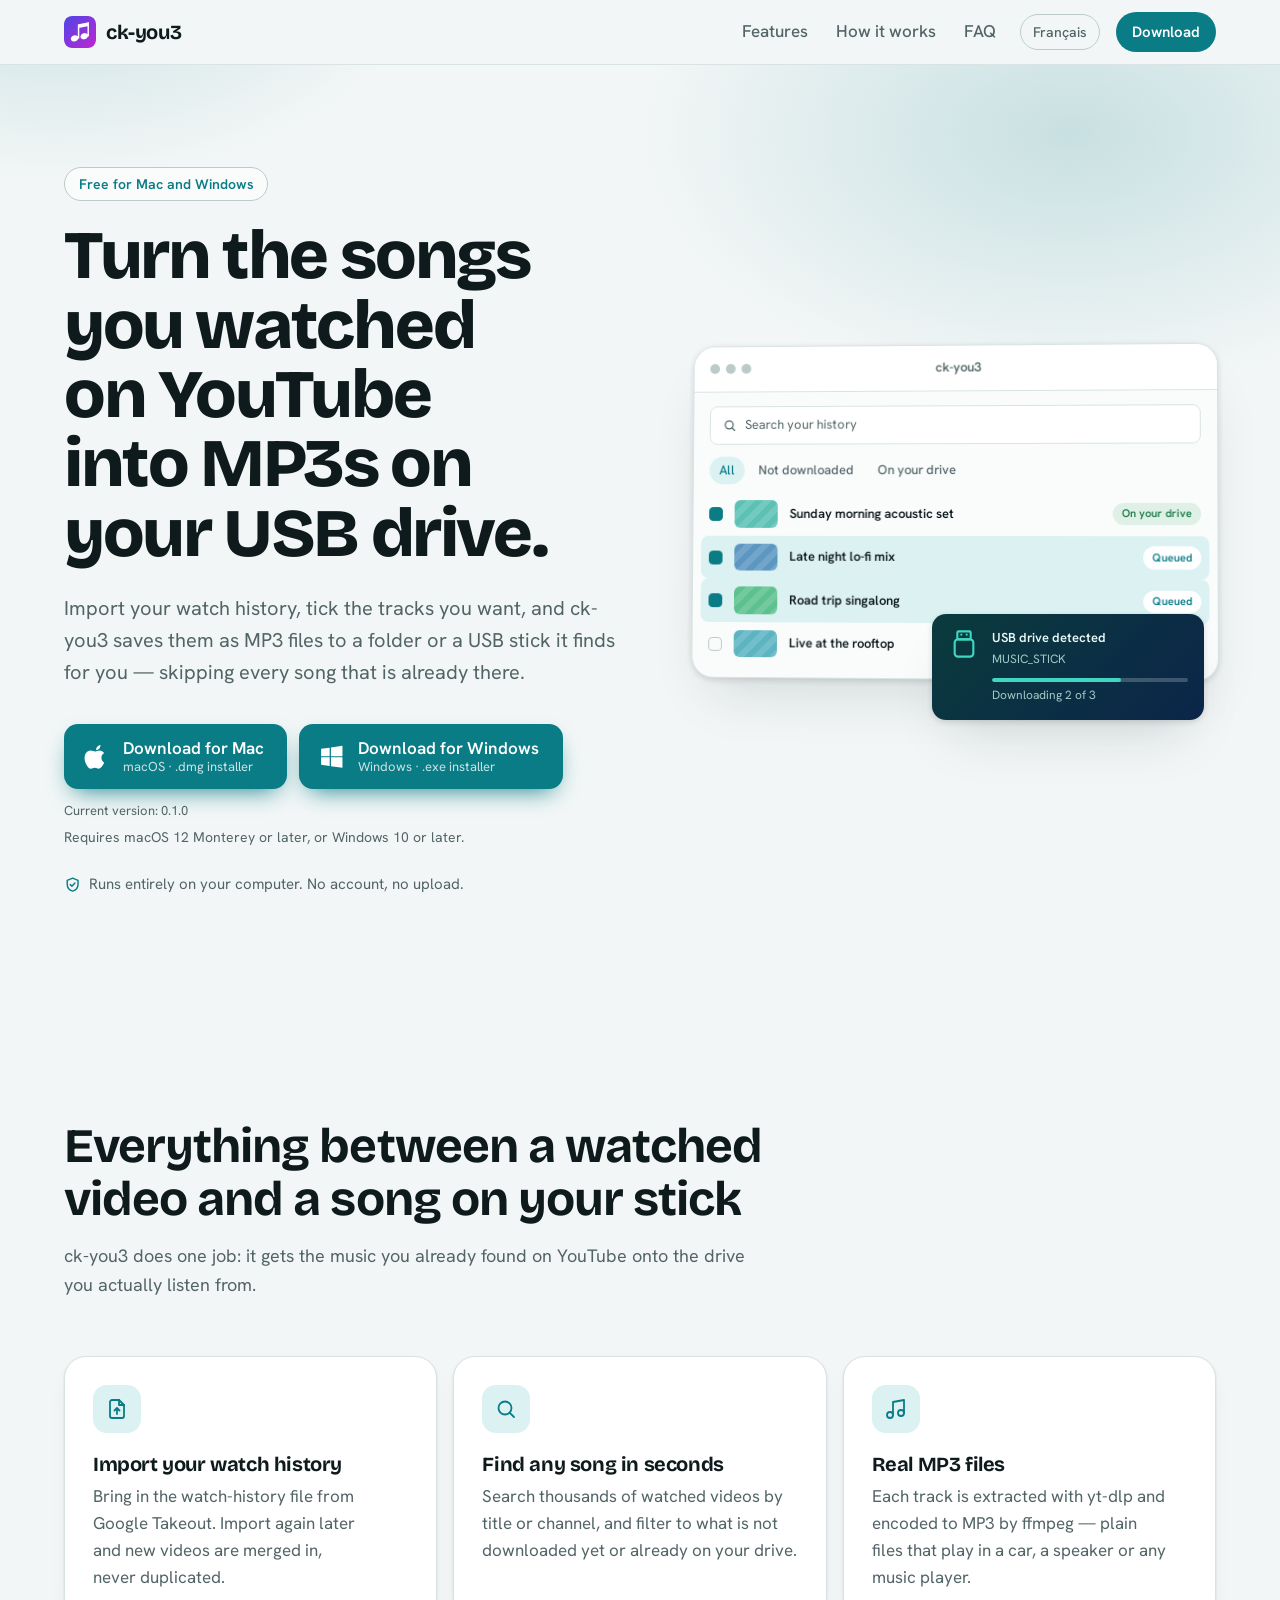
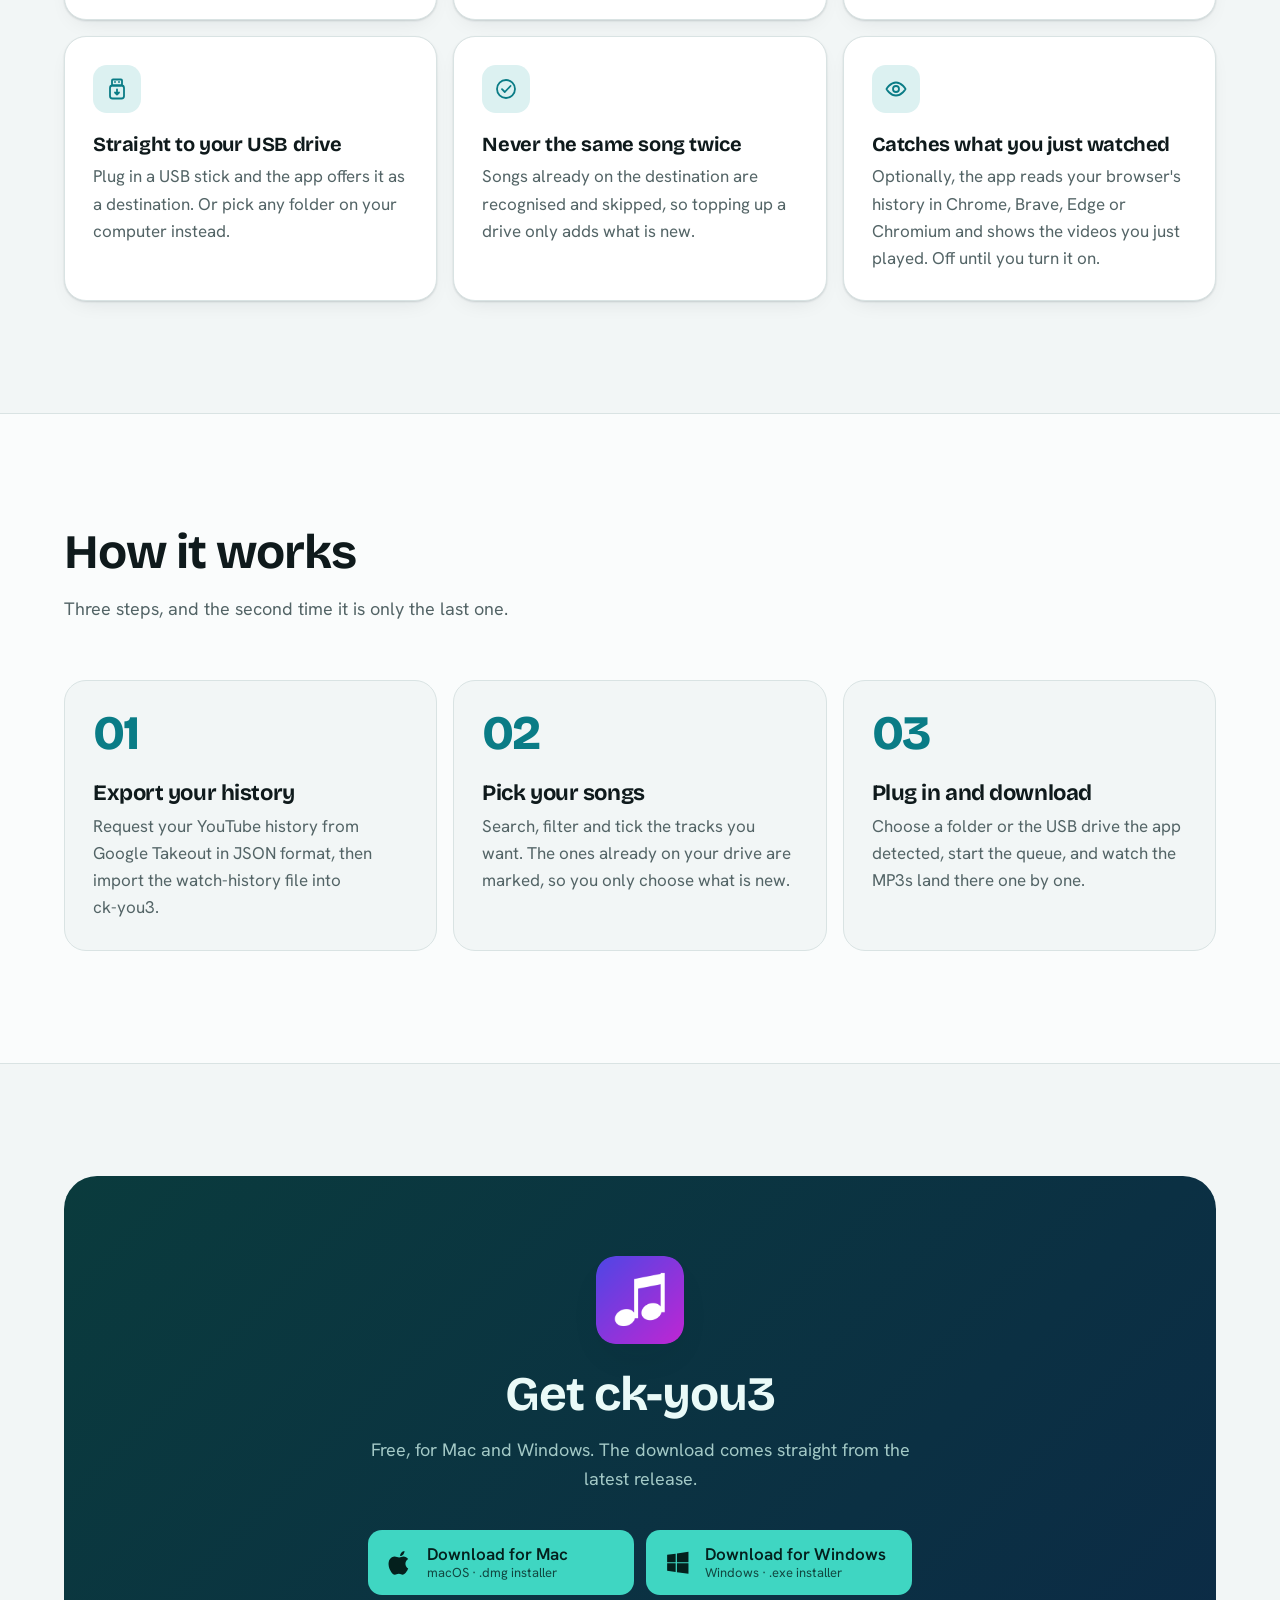
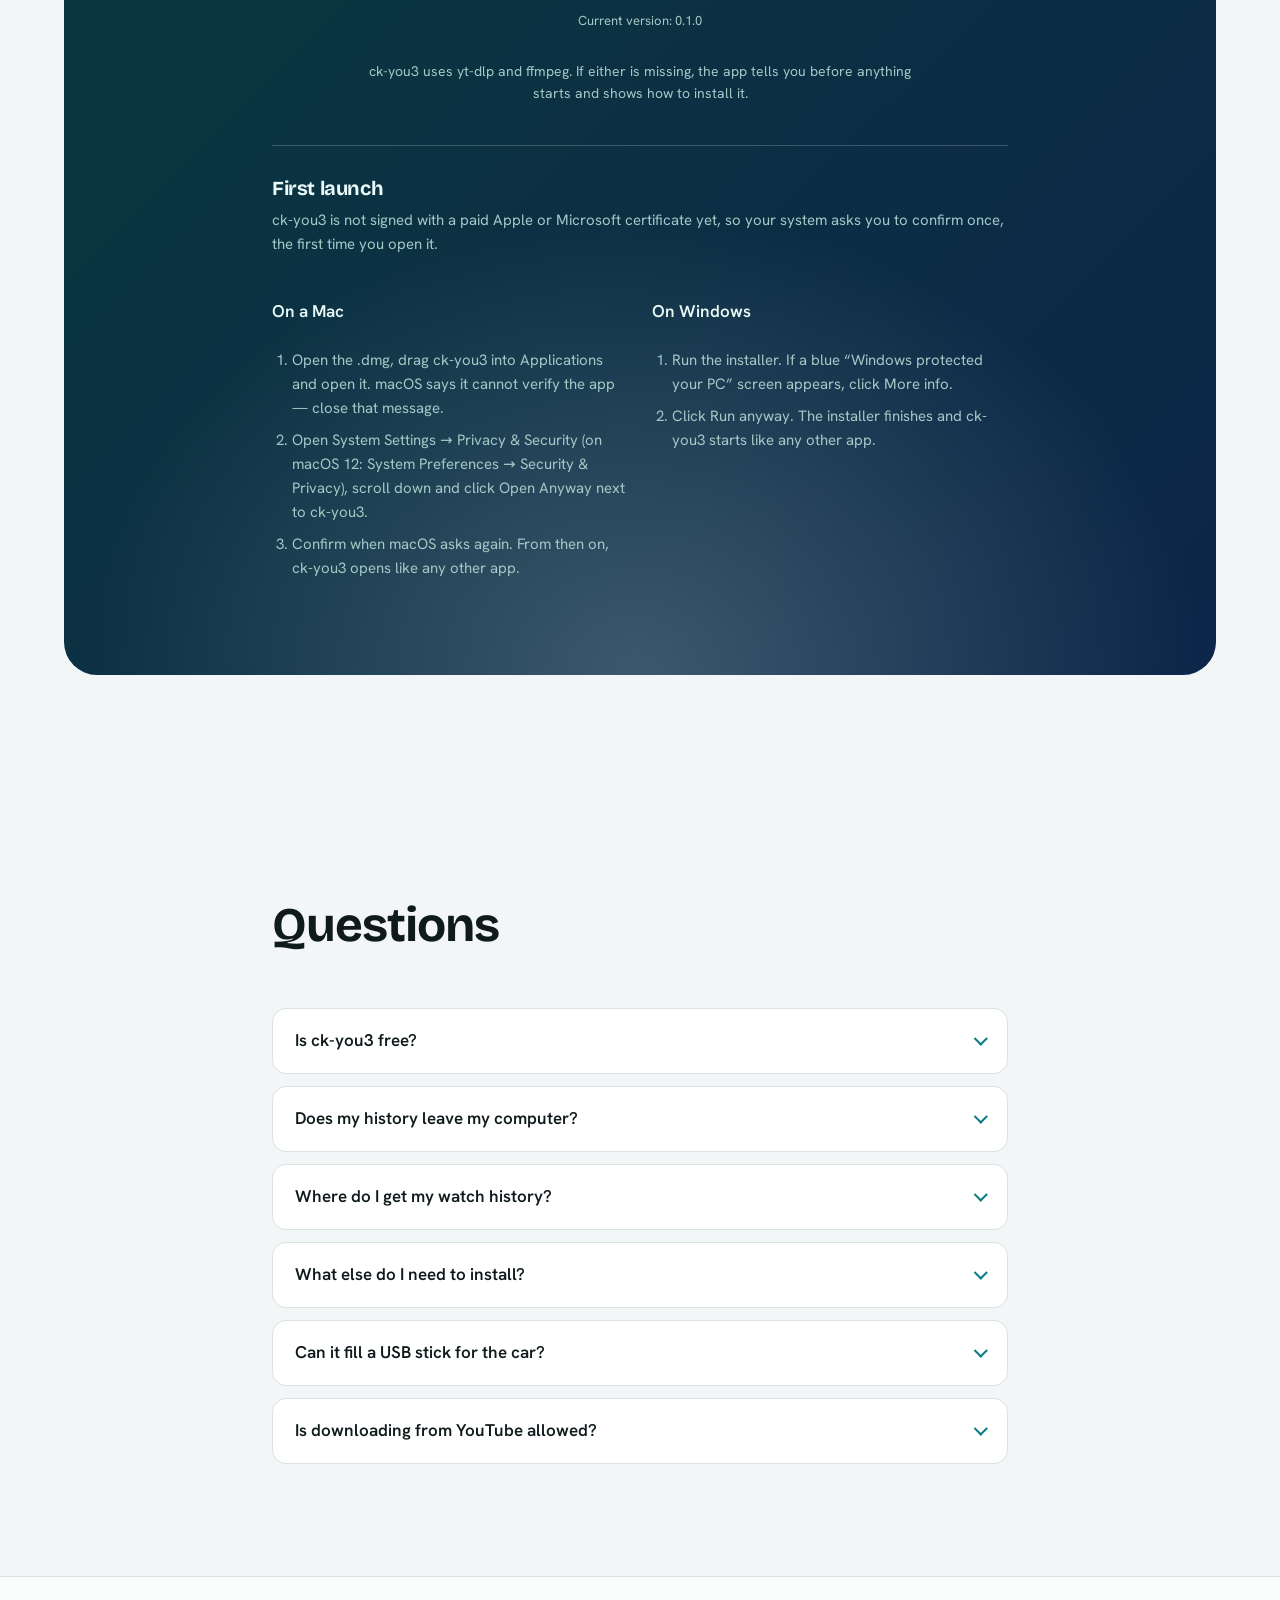
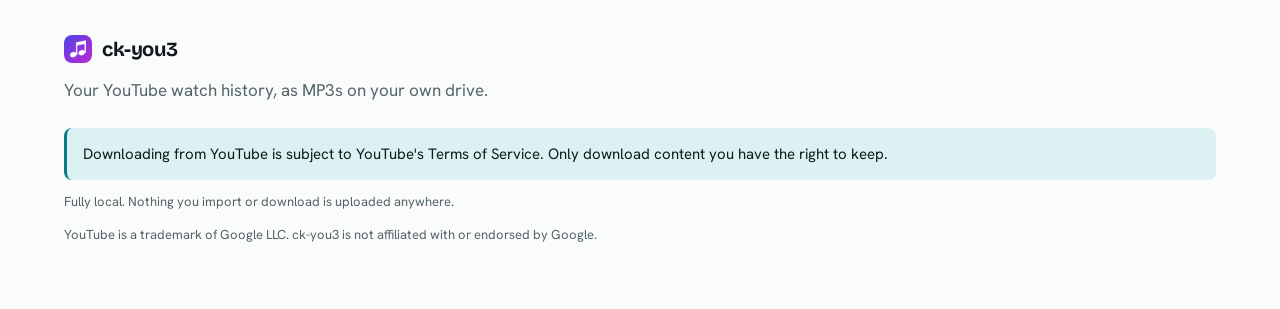
==== index.html @ 8e99beb0 "Publish site" ====
<!doctype html>
<html lang="en">
  <head>
    <meta charset="utf-8" />
    <meta name="viewport" content="width=device-width, initial-scale=1" />
    <meta name="color-scheme" content="light dark" />
    <title>Download YouTube songs as MP3 for Mac and Windows — ck-you3</title>
    <meta name="description" content="Import your YouTube watch history, pick the songs you want and save them as MP3 files to a folder or USB drive. Free for Mac and Windows, no account." />
    <link rel="canonical" href="https://ckandrinirina.github.io/ck-you3/" />
    <link rel="alternate" hreflang="en" href="https://ckandrinirina.github.io/ck-you3/" />
    <link rel="alternate" hreflang="fr" href="https://ckandrinirina.github.io/ck-you3/fr/" />
    <link rel="alternate" hreflang="x-default" href="https://ckandrinirina.github.io/ck-you3/" />
    <meta property="og:type" content="website" />
    <meta property="og:site_name" content="ck-you3" />
    <meta property="og:url" content="https://ckandrinirina.github.io/ck-you3/" />
    <meta property="og:title" content="Download YouTube songs as MP3 for Mac and Windows — ck-you3" />
    <meta property="og:description" content="Import your YouTube watch history, pick the songs you want and save them as MP3 files to a folder or USB drive. Free for Mac and Windows, no account." />
    <meta property="og:locale" content="en_US" />
    <meta property="og:image" content="https://ckandrinirina.github.io/ck-you3/assets/og-image-en.png" />
    <meta property="og:image:width" content="1200" />
    <meta property="og:image:height" content="630" />
    <meta name="twitter:card" content="summary_large_image" />
    <link
      rel="icon"
      type="image/png"
      sizes="32x32"
      href="assets/favicon-32.png"
    />
    <link
      rel="apple-touch-icon"
      sizes="180x180"
      href="assets/apple-touch-icon.png"
    />
    <link
      rel="preload"
      href="fonts/bricolage-grotesque-latin-700-normal.woff2"
      as="font"
      type="font/woff2"
      crossorigin
    />
    <link
      rel="preload"
      href="fonts/hanken-grotesk-latin-400-normal.woff2"
      as="font"
      type="font/woff2"
      crossorigin
    />
    <link rel="stylesheet" href="styles.css" />
    <script type="module" src="site.js"></script>
    <script type="application/ld+json">
      {"@context":"https://schema.org","@type":"SoftwareApplication","name":"ck-you3","description":"Import your YouTube watch history, pick the songs you want and save them as MP3 files to a folder or USB drive. Free for Mac and Windows, no account.","url":"https://ckandrinirina.github.io/ck-you3/","image":"https://ckandrinirina.github.io/ck-you3/assets/og-image-en.png","inLanguage":"en","operatingSystem":"macOS, Windows","applicationCategory":"MultimediaApplication","offers":{"@type":"Offer","price":"0","priceCurrency":"USD"},"downloadUrl":["https://github.com/ckandrinirina/ck-you3/releases/latest/download/ck-you3-mac.dmg","https://github.com/ckandrinirina/ck-you3/releases/latest/download/ck-you3-windows-setup.exe"]}
    </script>
    <script type="application/ld+json">
      {"@context":"https://schema.org","@type":"FAQPage","inLanguage":"en","mainEntity":[{"@type":"Question","name":"Is ck-you3 free?","acceptedAnswer":{"@type":"Answer","text":"Yes. It is free to download and to use, with no account and no sign-in."}},{"@type":"Question","name":"Does my history leave my computer?","acceptedAnswer":{"@type":"Answer","text":"No. The file you import, the list you browse and the MP3s you save all stay on your computer. There is no account and no server."}},{"@type":"Question","name":"Where do I get my watch history?","acceptedAnswer":{"@type":"Answer","text":"From Google Takeout: select YouTube, choose JSON as the history format, and download the archive. The file to import is watch-history.json."}},{"@type":"Question","name":"What else do I need to install?","acceptedAnswer":{"@type":"Answer","text":"yt-dlp and ffmpeg. The app checks for both before the queue starts and, if one is missing, says how to get it — for example with Homebrew on a Mac or winget on Windows."}},{"@type":"Question","name":"Can it fill a USB stick for the car?","acceptedAnswer":{"@type":"Answer","text":"Yes. Plug the stick in, pick it as the destination, and start. Next time, songs already on the stick are skipped and only new ones are added."}},{"@type":"Question","name":"Is downloading from YouTube allowed?","acceptedAnswer":{"@type":"Answer","text":"That is between you and YouTube. ck-you3 ships no content and bypasses no protection, and it asks you to acknowledge YouTube's Terms of Service before the first download."}}]}
    </script>
  </head>
  <body>
    <header class="topbar">
      <div class="container topbar__inner">
        <a class="brand" href="./" aria-label="ck-you3 home">
          <img
            class="brand__icon"
            src="assets/icon.png"
            alt="ck-you3 app icon"
            width="32"
            height="32"
          />
          <span class="brand__name">ck-you3</span>
        </a>
        <nav class="topnav" aria-label="Main">
          <a href="#features">Features</a>
          <a href="#how-it-works">How it works</a>
          <a href="#faq">FAQ</a>
        </nav>
        <a
          class="langswitch"
          href="fr/"
          hreflang="fr"
          lang="fr"
          >Français</a
        >
        <a class="topbar__cta" href="#download">Download</a>
      </div>
    </header>

    <main>
      <section id="hero" class="hero">
        <div class="container hero__grid">
          <div class="hero__copy">
            <p class="eyebrow">Free for Mac and Windows</p>
            <h1>Turn the songs you watched on YouTube into MP3s on your USB drive.</h1>
            <p class="lead">Import your watch history, tick the tracks you want, and ck-you3 saves them as MP3 files to a folder or a USB stick it finds for you — skipping every song that is already there.</p>
            <div
              class="buttons"
              role="group"
              aria-label="Download ck-you3"
            >
              <a
                class="button button--primary"
                data-platform="mac"
                href="https://github.com/ckandrinirina/ck-you3/releases/latest/download/ck-you3-mac.dmg"
              >
                <svg
                  class="button__glyph"
                  viewBox="0 0 24 24"
                  aria-hidden="true"
                >
                  <path
                    fill="currentColor"
                    d="M16.37 1c.1 1.17-.34 2.3-1.03 3.13-.72.86-1.86 1.52-2.98 1.43-.13-1.13.42-2.3 1.06-3.03C14.14 1.66 15.37 1.04 16.37 1Zm3.52 16.3c-.5 1.16-.75 1.67-1.4 2.7-.9 1.43-2.18 3.21-3.76 3.22-1.4.01-1.77-.92-3.67-.9-1.9 0-2.3.92-3.7.9-1.58-.01-2.79-1.62-3.7-3.05C1.13 16.18.87 11.48 2.48 9 3.62 7.23 5.43 6.2 7.13 6.2c1.73 0 2.82.95 4.25.95 1.39 0 2.23-.95 4.24-.95 1.51 0 3.11.82 4.25 2.25-3.73 2.05-3.13 7.38.02 8.85Z"
                  />
                </svg>
                <span class="button__text">
                  <span class="button__label">Download for Mac</span>
                  <span class="button__meta">macOS · .dmg installer</span>
                </span>
              </a>
              <a
                class="button button--primary"
                data-platform="windows"
                href="https://github.com/ckandrinirina/ck-you3/releases/latest/download/ck-you3-windows-setup.exe"
              >
                <svg
                  class="button__glyph"
                  viewBox="0 0 24 24"
                  aria-hidden="true"
                >
                  <path
                    fill="currentColor"
                    d="M2 4.5 10 3.4v8.1H2V4.5Zm9.2-1.27L22 1.75V11.5H11.2V3.23ZM2 12.5h8v8.1l-8-1.1v-7Zm9.2 0H22v9.75l-10.8-1.48V12.5Z"
                  />
                </svg>
                <span class="button__text">
                  <span class="button__label">Download for Windows</span>
                  <span class="button__meta">Windows · .exe installer</span>
                </span>
              </a>
            </div>
            <p class="hero__version">Current version: 0.1.0</p>
            <p class="hero__requirements">Requires macOS 12 Monterey or later, or Windows 10 or later.</p>
            <p class="hero__note">
              <svg class="inline-icon" viewBox="0 0 24 24" aria-hidden="true">
                <path
                  d="M12 3 4.5 6v5.5c0 4.6 3.1 8.4 7.5 9.5 4.4-1.1 7.5-4.9 7.5-9.5V6L12 3Z"
                />
                <path d="m8.8 12 2.2 2.2 4.2-4.4" />
              </svg>
              <span>Runs entirely on your computer. No account, no upload.</span>
            </p>
          </div>

          <div class="mockup" aria-hidden="true">
            <div class="mockup__window">
              <div class="mockup__chrome">
                <span class="mockup__dot"></span
                ><span class="mockup__dot"></span
                ><span class="mockup__dot"></span>
                <span class="mockup__title">ck-you3</span>
              </div>
              <div class="mockup__search">
                <svg class="inline-icon" viewBox="0 0 24 24">
                  <circle cx="11" cy="11" r="6.5" />
                  <path d="m20 20-4.2-4.2" />
                </svg>
                <span>Search your history</span>
              </div>
              <div class="mockup__tabs">
                <span class="mockup__tab mockup__tab--active"
                  >All</span
                >
                <span class="mockup__tab">Not downloaded</span>
                <span class="mockup__tab">On your drive</span>
              </div>
              <ul class="mockup__rows">
                <li class="mockup__row">
                  <span class="mockup__check mockup__check--on"></span>
                  <span class="mockup__thumb" style="--hue: 172"></span>
                  <span class="mockup__name">Sunday morning acoustic set</span>
                  <span class="chip chip--success">On your drive</span>
                </li>
                <li class="mockup__row mockup__row--selected">
                  <span class="mockup__check mockup__check--on"></span>
                  <span class="mockup__thumb" style="--hue: 205"></span>
                  <span class="mockup__name">Late night lo-fi mix</span>
                  <span class="chip chip--accent">Queued</span>
                </li>
                <li class="mockup__row mockup__row--selected">
                  <span class="mockup__check mockup__check--on"></span>
                  <span class="mockup__thumb" style="--hue: 150"></span>
                  <span class="mockup__name">Road trip singalong</span>
                  <span class="chip chip--accent">Queued</span>
                </li>
                <li class="mockup__row">
                  <span class="mockup__check"></span>
                  <span class="mockup__thumb" style="--hue: 188"></span>
                  <span class="mockup__name">Live at the rooftop</span>
                  <span class="chip">Not downloaded</span>
                </li>
              </ul>
            </div>
            <div class="mockup__drive">
              <svg class="mockup__drive-icon" viewBox="0 0 24 24">
                <rect x="7" y="2.5" width="10" height="6" rx="1" />
                <rect x="5" y="8.5" width="14" height="13" rx="2.5" />
                <path d="M10 5h.01M14 5h.01" />
              </svg>
              <div class="mockup__drive-text">
                <span class="mockup__drive-title">USB drive detected</span>
                <span class="mockup__drive-name">MUSIC_STICK</span>
                <span class="mockup__progress"
                  ><span class="mockup__bar"></span
                ></span>
                <span class="mockup__drive-status">Downloading 2 of 3</span>
              </div>
            </div>
          </div>
        </div>
      </section>

      <section id="features" class="section">
        <div class="container">
          <header class="section__head">
            <h2>Everything between a watched video and a song on your stick</h2>
            <p class="section__lead">ck-you3 does one job: it gets the music you already found on YouTube onto the drive you actually listen from.</p>
          </header>
          <ul class="cards">
            <li class="card">
              <span class="card__icon"
                ><svg viewBox="0 0 24 24" aria-hidden="true">
                  <path
                    d="M14 3H7a2 2 0 0 0-2 2v14a2 2 0 0 0 2 2h10a2 2 0 0 0 2-2V8l-5-5Z"
                  />
                  <path d="M14 3v5h5" />
                  <path d="M12 17v-6m-2.5 2.5L12 11l2.5 2.5" /></svg
              ></span>
              <h3>Import your watch history</h3>
              <p>Bring in the watch-history file from Google Takeout. Import again later and new videos are merged in, never duplicated.</p>
            </li>
            <li class="card">
              <span class="card__icon"
                ><svg viewBox="0 0 24 24" aria-hidden="true">
                  <circle cx="11" cy="11" r="6.5" />
                  <path d="m20 20-4.2-4.2" /></svg
              ></span>
              <h3>Find any song in seconds</h3>
              <p>Search thousands of watched videos by title or channel, and filter to what is not downloaded yet or already on your drive.</p>
            </li>
            <li class="card">
              <span class="card__icon"
                ><svg viewBox="0 0 24 24" aria-hidden="true">
                  <path d="M9 18V5l11-2v13" />
                  <circle cx="6" cy="18" r="3" />
                  <circle cx="17" cy="16" r="3" /></svg
              ></span>
              <h3>Real MP3 files</h3>
              <p>Each track is extracted with yt-dlp and encoded to MP3 by ffmpeg — plain files that play in a car, a speaker or any music player.</p>
            </li>
            <li class="card">
              <span class="card__icon"
                ><svg viewBox="0 0 24 24" aria-hidden="true">
                  <rect x="7" y="2.5" width="10" height="6" rx="1" />
                  <rect x="5" y="8.5" width="14" height="13" rx="2.5" />
                  <path d="M10 5h.01M14 5h.01M12 12.5v5m-2-2 2 2 2-2" /></svg
              ></span>
              <h3>Straight to your USB drive</h3>
              <p>Plug in a USB stick and the app offers it as a destination. Or pick any folder on your computer instead.</p>
            </li>
            <li class="card">
              <span class="card__icon"
                ><svg viewBox="0 0 24 24" aria-hidden="true">
                  <circle cx="12" cy="12" r="9" />
                  <path d="m8 12.2 2.8 2.8L16.5 9" /></svg
              ></span>
              <h3>Never the same song twice</h3>
              <p>Songs already on the destination are recognised and skipped, so topping up a drive only adds what is new.</p>
            </li>
            <li class="card">
              <span class="card__icon"
                ><svg viewBox="0 0 24 24" aria-hidden="true">
                  <path
                    d="M2.5 12S6 5.5 12 5.5 21.5 12 21.5 12 18 18.5 12 18.5 2.5 12 2.5 12Z"
                  />
                  <circle cx="12" cy="12" r="3" /></svg
              ></span>
              <h3>Catches what you just watched</h3>
              <p>Optionally, the app reads your browser&#39;s history in Chrome, Brave, Edge or Chromium and shows the videos you just played. Off until you turn it on.</p>
            </li>
          </ul>
        </div>
      </section>

      <section id="how-it-works" class="section section--tinted">
        <div class="container">
          <header class="section__head">
            <h2>How it works</h2>
            <p class="section__lead">Three steps, and the second time it is only the last one.</p>
          </header>
          <ol class="steps">
            <li class="step">
              <h3>Export your history</h3>
              <p>Request your YouTube history from Google Takeout in JSON format, then import the watch-history file into ck-you3.</p>
            </li>
            <li class="step">
              <h3>Pick your songs</h3>
              <p>Search, filter and tick the tracks you want. The ones already on your drive are marked, so you only choose what is new.</p>
            </li>
            <li class="step">
              <h3>Plug in and download</h3>
              <p>Choose a folder or the USB drive the app detected, start the queue, and watch the MP3s land there one by one.</p>
            </li>
          </ol>
        </div>
      </section>

      <section id="download" class="section">
        <div class="container">
          <div class="download">
            <img
              class="download__icon"
              src="assets/icon.png"
              alt="ck-you3 app icon"
              width="88"
              height="88"
            />
            <h2>Get ck-you3</h2>
            <p class="download__lead">Free, for Mac and Windows. The download comes straight from the latest release.</p>
            <div class="buttons buttons--center">
              <a
                class="button button--light"
                data-platform="mac"
                href="https://github.com/ckandrinirina/ck-you3/releases/latest/download/ck-you3-mac.dmg"
              >
                <svg
                  class="button__glyph"
                  viewBox="0 0 24 24"
                  aria-hidden="true"
                >
                  <path
                    fill="currentColor"
                    d="M16.37 1c.1 1.17-.34 2.3-1.03 3.13-.72.86-1.86 1.52-2.98 1.43-.13-1.13.42-2.3 1.06-3.03C14.14 1.66 15.37 1.04 16.37 1Zm3.52 16.3c-.5 1.16-.75 1.67-1.4 2.7-.9 1.43-2.18 3.21-3.76 3.22-1.4.01-1.77-.92-3.67-.9-1.9 0-2.3.92-3.7.9-1.58-.01-2.79-1.62-3.7-3.05C1.13 16.18.87 11.48 2.48 9 3.62 7.23 5.43 6.2 7.13 6.2c1.73 0 2.82.95 4.25.95 1.39 0 2.23-.95 4.24-.95 1.51 0 3.11.82 4.25 2.25-3.73 2.05-3.13 7.38.02 8.85Z"
                  />
                </svg>
                <span class="button__text">
                  <span class="button__label">Download for Mac</span>
                  <span class="button__meta">macOS · .dmg installer</span>
                </span>
              </a>
              <a
                class="button button--light"
                data-platform="windows"
                href="https://github.com/ckandrinirina/ck-you3/releases/latest/download/ck-you3-windows-setup.exe"
              >
                <svg
                  class="button__glyph"
                  viewBox="0 0 24 24"
                  aria-hidden="true"
                >
                  <path
                    fill="currentColor"
                    d="M2 4.5 10 3.4v8.1H2V4.5Zm9.2-1.27L22 1.75V11.5H11.2V3.23ZM2 12.5h8v8.1l-8-1.1v-7Zm9.2 0H22v9.75l-10.8-1.48V12.5Z"
                  />
                </svg>
                <span class="button__text">
                  <span class="button__label">Download for Windows</span>
                  <span class="button__meta">Windows · .exe installer</span>
                </span>
              </a>
            </div>
            <p class="download__version">Current version: 0.1.0</p>
            <p class="download__note">ck-you3 uses yt-dlp and ffmpeg. If either is missing, the app tells you before anything starts and shows how to install it.</p>
            <div id="first-launch" class="firstlaunch">
              <h3>First launch</h3>
              <p class="firstlaunch__lead">ck-you3 is not signed with a paid Apple or Microsoft certificate yet, so your system asks you to confirm once, the first time you open it.</p>
              <div class="firstlaunch__platforms">
                <div class="firstlaunch__platform" data-platform-help="mac">
                  <h4>On a Mac</h4>
                  <ol>
                    <li>Open the .dmg, drag ck-you3 into Applications and open it. macOS says it cannot verify the app — close that message.</li>
                    <li>Open System Settings → Privacy &amp; Security (on macOS 12: System Preferences → Security &amp; Privacy), scroll down and click Open Anyway next to ck-you3.</li>
                    <li>Confirm when macOS asks again. From then on, ck-you3 opens like any other app.</li>
                  </ol>
                </div>
                <div class="firstlaunch__platform" data-platform-help="windows">
                  <h4>On Windows</h4>
                  <ol>
                    <li>Run the installer. If a blue “Windows protected your PC” screen appears, click More info.</li>
                    <li>Click Run anyway. The installer finishes and ck-you3 starts like any other app.</li>
                  </ol>
                </div>
              </div>
            </div>
          </div>
        </div>
      </section>

      <section id="faq" class="section">
        <div class="container container--narrow">
          <header class="section__head">
            <h2>Questions</h2>
          </header>
          <div class="faq">
            <details>
              <summary>Is ck-you3 free?</summary>
              <p>Yes. It is free to download and to use, with no account and no sign-in.</p>
            </details>
            <details>
              <summary>Does my history leave my computer?</summary>
              <p>No. The file you import, the list you browse and the MP3s you save all stay on your computer. There is no account and no server.</p>
            </details>
            <details>
              <summary>Where do I get my watch history?</summary>
              <p>From Google Takeout: select YouTube, choose JSON as the history format, and download the archive. The file to import is watch-history.json.</p>
            </details>
            <details>
              <summary>What else do I need to install?</summary>
              <p>yt-dlp and ffmpeg. The app checks for both before the queue starts and, if one is missing, says how to get it — for example with Homebrew on a Mac or winget on Windows.</p>
            </details>
            <details>
              <summary>Can it fill a USB stick for the car?</summary>
              <p>Yes. Plug the stick in, pick it as the destination, and start. Next time, songs already on the stick are skipped and only new ones are added.</p>
            </details>
            <details>
              <summary>Is downloading from YouTube allowed?</summary>
              <p>That is between you and YouTube. ck-you3 ships no content and bypasses no protection, and it asks you to acknowledge YouTube&#39;s Terms of Service before the first download.</p>
            </details>
          </div>
        </div>
      </section>
    </main>

    <footer class="footer">
      <div class="container footer__inner">
        <div class="footer__brand">
          <img
            class="brand__icon"
            src="assets/icon.png"
            alt="ck-you3 app icon"
            width="28"
            height="28"
          />
          <span class="brand__name">ck-you3</span>
        </div>
        <p class="footer__tagline">Your YouTube watch history, as MP3s on your own drive.</p>
        <p class="footer__terms">Downloading from YouTube is subject to YouTube&#39;s Terms of Service. Only download content you have the right to keep.</p>
        <p class="footer__small">Fully local. Nothing you import or download is uploaded anywhere.</p>
        <p class="footer__small">YouTube is a trademark of Google LLC. ck-you3 is not affiliated with or endorsed by Google.</p>
      </div>
    </footer>
  </body>
</html>
---- styles.css ----
/*
 * The landing site's stylesheet — the app's palette and typefaces, restated for the web.
 *
 * Colour values are the app's own (src/renderer/styles/tokens.css): cool neutrals and one
 * teal accent, light by default and dark under prefers-color-scheme. Every colour lives in
 * a token; the dark block redefines exactly the light set. Fonts are self-hosted — the build
 * copies each `fonts/…` file named here out of @fontsource, so no font CDN is ever asked.
 */

@font-face {
  font-family: "Bricolage Grotesque";
  font-style: normal;
  font-weight: 600;
  font-display: swap;
  src: url("fonts/bricolage-grotesque-latin-600-normal.woff2") format("woff2");
}

@font-face {
  font-family: "Bricolage Grotesque";
  font-style: normal;
  font-weight: 700;
  font-display: swap;
  src: url("fonts/bricolage-grotesque-latin-700-normal.woff2") format("woff2");
}

@font-face {
  font-family: "Bricolage Grotesque";
  font-style: normal;
  font-weight: 800;
  font-display: swap;
  src: url("fonts/bricolage-grotesque-latin-800-normal.woff2") format("woff2");
}

@font-face {
  font-family: "Hanken Grotesk";
  font-style: normal;
  font-weight: 400;
  font-display: swap;
  src: url("fonts/hanken-grotesk-latin-400-normal.woff2") format("woff2");
}

@font-face {
  font-family: "Hanken Grotesk";
  font-style: normal;
  font-weight: 500;
  font-display: swap;
  src: url("fonts/hanken-grotesk-latin-500-normal.woff2") format("woff2");
}

@font-face {
  font-family: "Hanken Grotesk";
  font-style: normal;
  font-weight: 600;
  font-display: swap;
  src: url("fonts/hanken-grotesk-latin-600-normal.woff2") format("woff2");
}

:root {
  color-scheme: light dark;

  /* ---- Colour ---- */
  --color-bg: #f2f6f6;
  --color-surface: #fafcfc;
  --color-surface-raised: #ffffff;
  --color-surface-sunken: #e5eded;
  --color-border: #d9e3e3;
  --color-border-strong: #bccaca;
  --color-text: #0f1a1c;
  --color-text-muted: #536466;
  --color-accent: #0a7c86;
  --color-accent-hover: #07646d;
  --color-accent-subtle: #dcf1f1;
  --color-accent-text: #ffffff;
  --color-glow: rgb(10 124 134 / 18%);
  --color-success: #1d7a4a;
  --color-success-subtle: #dff1e6;
  --color-player-start: #0a3b3d;
  --color-player-end: #0c2549;
  --color-player-text: #eafaf8;
  --color-player-muted: #a3c9c6;
  --color-player-line: rgb(234 250 248 / 22%);
  --color-player-accent: #3fd6c2;
  --color-player-accent-text: #04201d;
  --color-mockup-dot: #bccaca;
  --color-focus-ring: #0a7c86;
  --color-shadow: rgb(10 30 32 / 14%);

  /* ---- Type ---- */
  --font-body:
    "Hanken Grotesk", system-ui, -apple-system, "Segoe UI", Roboto, sans-serif;
  --font-display:
    "Bricolage Grotesque", "Hanken Grotesk", system-ui, sans-serif;

  /* ---- Shape and space ---- */
  --radius-sm: 0.5rem;
  --radius-md: 0.875rem;
  --radius-lg: 1.375rem;
  --radius-pill: 999rem;
  --gutter: 1rem;
  --section-space: clamp(4rem, 9vw, 7rem);
  --shadow-card:
    0 1px 2px var(--color-shadow), 0 8px 24px -12px var(--color-shadow);
  --shadow-float:
    0 2px 6px var(--color-shadow), 0 30px 60px -20px var(--color-shadow);
  --ease: cubic-bezier(0.2, 0, 0, 1);
}

@media (prefers-color-scheme: dark) {
  :root {
    --color-bg: #0b1112;
    --color-surface: #111a1b;
    --color-surface-raised: #1a2526;
    --color-surface-sunken: #070c0d;
    --color-border: #1f2c2e;
    --color-border-strong: #334446;
    --color-text: #e6f2f1;
    --color-text-muted: #95aaa9;
    --color-accent: #3fd6c2;
    --color-accent-hover: #6ee3d3;
    --color-accent-subtle: #0f3331;
    --color-accent-text: #04201d;
    --color-glow: rgb(63 214 194 / 14%);
    --color-success: #7ddc8f;
    --color-success-subtle: #13291a;
    --color-player-start: #0d3b3b;
    --color-player-end: #10264a;
    --color-player-text: #eafaf8;
    --color-player-muted: #9fcac5;
    --color-player-line: rgb(234 250 248 / 18%);
    --color-player-accent: #3fd6c2;
    --color-player-accent-text: #04201d;
    --color-mockup-dot: #334446;
    --color-focus-ring: #6ee3d3;
    --color-shadow: rgb(0 0 0 / 55%);
  }
}

@media (prefers-reduced-motion: reduce) {
  :root {
    --ease: step-end;
  }

  html {
    scroll-behavior: auto !important;
  }
}

/* ---- Base ---- */

*,
*::before,
*::after {
  box-sizing: border-box;
}

html {
  scroll-behavior: smooth;
  -webkit-text-size-adjust: 100%;
}

body {
  margin: 0;
  background: var(--color-bg);
  color: var(--color-text);
  font-family: var(--font-body);
  font-size: 1.0625rem;
  line-height: 1.6;
  overflow-wrap: break-word;
  -webkit-font-smoothing: antialiased;
}

h1,
h2,
h3 {
  margin: 0;
  font-family: var(--font-display);
  line-height: 1.1;
  letter-spacing: -0.02em;
  text-wrap: balance;
}

p {
  margin: 0;
  text-wrap: pretty;
}

img,
svg {
  display: block;
  max-width: 100%;
}

a {
  color: inherit;
}

:focus-visible {
  outline: 2px solid var(--color-focus-ring);
  outline-offset: 3px;
}

.container {
  width: 100%;
  max-width: calc(72rem + 2 * var(--gutter));
  margin-inline: auto;
  padding-inline: var(--gutter);
}

.container--narrow {
  max-width: calc(46rem + 2 * var(--gutter));
}

.inline-icon {
  flex: none;
  width: 1.15em;
  height: 1.15em;
  fill: none;
  stroke: currentColor;
  stroke-width: 2;
  stroke-linecap: round;
  stroke-linejoin: round;
}

/* ---- Top bar ---- */

.topbar {
  position: sticky;
  top: 0;
  z-index: 10;
  background: color-mix(in srgb, var(--color-bg) 82%, transparent);
  backdrop-filter: saturate(1.6) blur(14px);
  -webkit-backdrop-filter: saturate(1.6) blur(14px);
  border-bottom: 1px solid var(--color-border);
}

.topbar__inner {
  display: flex;
  align-items: center;
  gap: 1rem;
  min-height: 4rem;
}

.brand {
  display: inline-flex;
  align-items: center;
  gap: 0.625rem;
  text-decoration: none;
}

.brand__icon {
  width: 2rem;
  height: 2rem;
  border-radius: 0.5rem;
}

.brand__name {
  font-family: var(--font-display);
  font-weight: 700;
  font-size: 1.25rem;
  letter-spacing: -0.02em;
}

.topnav {
  display: none;
  gap: 1.75rem;
  margin-inline-start: auto;
}

.topnav a {
  color: var(--color-text-muted);
  font-weight: 500;
  text-decoration: none;
  transition: color 150ms var(--ease);
}

.topnav a:hover {
  color: var(--color-text);
}

.langswitch {
  margin-inline-start: auto;
  padding: 0.375rem 0.75rem;
  border: 1px solid var(--color-border-strong);
  border-radius: var(--radius-pill);
  color: var(--color-text-muted);
  font-weight: 500;
  font-size: 0.875rem;
  text-decoration: none;
  transition:
    color 150ms var(--ease),
    border-color 150ms var(--ease);
}

.langswitch:hover {
  color: var(--color-text);
  border-color: var(--color-text-muted);
}

.topbar__cta {
  padding: 0.5rem 1rem;
  border-radius: var(--radius-pill);
  background: var(--color-accent);
  color: var(--color-accent-text);
  font-weight: 600;
  font-size: 0.9375rem;
  text-decoration: none;
  transition: background 150ms var(--ease);
}

.topbar__cta:hover {
  background: var(--color-accent-hover);
}

/* ---- Hero ---- */

.hero {
  position: relative;
  padding-block: clamp(3rem, 8vw, 6.5rem) var(--section-space);
  overflow: hidden;
  isolation: isolate;
}

.hero::before {
  content: "";
  position: absolute;
  inset: -20% -10% auto;
  height: 46rem;
  z-index: -1;
  background:
    radial-gradient(40% 50% at 78% 35%, var(--color-glow), transparent 70%),
    radial-gradient(35% 45% at 12% 10%, var(--color-glow), transparent 70%);
}

.hero__grid {
  display: grid;
  gap: clamp(3rem, 6vw, 4.5rem);
  align-items: center;
}

.eyebrow {
  display: inline-block;
  margin-bottom: 1.25rem;
  padding: 0.3rem 0.85rem;
  border: 1px solid var(--color-border-strong);
  border-radius: var(--radius-pill);
  background: var(--color-surface);
  color: var(--color-accent);
  font-size: 0.875rem;
  font-weight: 600;
}

.hero h1 {
  font-size: clamp(2.25rem, 5.2vw + 0.75rem, 4.25rem);
  font-weight: 800;
  line-height: 1.02;
  letter-spacing: -0.035em;
}

.lead {
  margin-top: 1.5rem;
  max-width: 36rem;
  color: var(--color-text-muted);
  font-size: clamp(1.0625rem, 0.6vw + 0.95rem, 1.25rem);
}

.hero__note {
  display: flex;
  align-items: center;
  gap: 0.5rem;
  margin-top: 1.5rem;
  color: var(--color-text-muted);
  font-size: 0.9375rem;
}

.hero__version {
  margin-top: 0.75rem;
  color: var(--color-text-muted);
  font-size: 0.8125rem;
}

.hero__requirements {
  margin-top: 0.25rem;
  color: var(--color-text-muted);
  font-size: 0.875rem;
}

.hero__note .inline-icon {
  color: var(--color-accent);
}

/* ---- Buttons ---- */

.buttons {
  display: flex;
  flex-wrap: wrap;
  gap: 0.75rem;
  margin-top: 2.25rem;
}

.buttons--center {
  justify-content: center;
}

.button {
  display: inline-flex;
  flex: 1 1 15rem;
  align-items: center;
  gap: 0.875rem;
  max-width: 100%;
  padding: 0.8rem 1.4rem 0.8rem 1.15rem;
  border: 1px solid transparent;
  border-radius: var(--radius-md);
  text-decoration: none;
  transition:
    transform 180ms var(--ease),
    box-shadow 180ms var(--ease),
    background 180ms var(--ease);
}

.button:hover {
  transform: translateY(-2px);
}

.button__glyph {
  flex: none;
  width: 1.6rem;
  height: 1.6rem;
}

.button__text {
  display: grid;
  line-height: 1.25;
  text-align: start;
}

.button__label {
  font-weight: 600;
  font-size: 1.0625rem;
}

.button__meta {
  font-size: 0.8125rem;
  opacity: 0.78;
}

.button--primary {
  background: var(--color-accent);
  color: var(--color-accent-text);
  box-shadow: 0 10px 24px -10px var(--color-accent);
}

.button--primary:hover {
  background: var(--color-accent-hover);
}

.button--secondary {
  border-color: var(--color-border-strong);
  background: var(--color-surface-raised);
  color: var(--color-text);
  box-shadow: var(--shadow-card);
}

.button--light {
  background: var(--color-player-accent);
  color: var(--color-player-accent-text);
}

.button--ghost {
  border-color: var(--color-player-line);
  color: var(--color-player-text);
}

.button--ghost:hover {
  background: var(--color-player-line);
}

/* ---- App mockup, drawn in CSS ---- */

.mockup {
  position: relative;
  padding-bottom: 2.5rem;
}

.mockup__window {
  overflow: hidden;
  border: 1px solid var(--color-border);
  border-radius: var(--radius-lg);
  background: var(--color-surface);
  box-shadow: var(--shadow-float);
  font-size: 0.8125rem;
  transform: perspective(1600px) rotateY(-4deg) rotateX(2deg);
}

.mockup__chrome {
  display: flex;
  align-items: center;
  gap: 0.375rem;
  padding: 0.75rem 1rem;
  border-bottom: 1px solid var(--color-border);
  background: var(--color-surface-raised);
}

.mockup__dot {
  width: 0.625rem;
  height: 0.625rem;
  border-radius: 50%;
  background: var(--color-mockup-dot);
}

.mockup__title {
  margin-inline: auto;
  padding-inline-end: 2.25rem;
  color: var(--color-text-muted);
  font-weight: 600;
}

.mockup__search {
  display: flex;
  align-items: center;
  gap: 0.5rem;
  margin: 0.875rem 1rem 0;
  padding: 0.5rem 0.75rem;
  border: 1px solid var(--color-border);
  border-radius: var(--radius-sm);
  background: var(--color-surface-raised);
  color: var(--color-text-muted);
}

.mockup__tabs {
  display: flex;
  gap: 0.25rem;
  margin: 0.75rem 1rem 0.25rem;
  overflow: hidden;
}

.mockup__tab {
  flex: none;
  padding: 0.25rem 0.625rem;
  border-radius: var(--radius-pill);
  color: var(--color-text-muted);
  font-weight: 500;
  white-space: nowrap;
}

.mockup__tab--active {
  background: var(--color-accent-subtle);
  color: var(--color-accent);
}

.mockup__rows {
  margin: 0;
  padding: 0.25rem 0.5rem 0.75rem;
  list-style: none;
}

.mockup__row {
  display: grid;
  grid-template-columns: 0.875rem 2.75rem minmax(0, 1fr) auto;
  align-items: center;
  gap: 0.75rem;
  padding: 0.5rem;
  border-radius: var(--radius-sm);
}

.mockup__row--selected {
  background: var(--color-accent-subtle);
}

.mockup__check {
  width: 0.875rem;
  height: 0.875rem;
  border: 1.5px solid var(--color-border-strong);
  border-radius: 0.25rem;
}

.mockup__check--on {
  border-color: var(--color-accent);
  background: var(--color-accent);
}

.mockup__thumb {
  aspect-ratio: 16 / 10;
  border-radius: 0.375rem;
  background: repeating-linear-gradient(
    -45deg,
    hsl(var(--hue) 45% 62%) 0 6px,
    hsl(var(--hue) 45% 56%) 6px 12px
  );
}

.mockup__name {
  overflow: hidden;
  font-weight: 600;
  white-space: nowrap;
  text-overflow: ellipsis;
}

.chip {
  padding: 0.15rem 0.55rem;
  border-radius: var(--radius-pill);
  background: var(--color-surface-sunken);
  color: var(--color-text-muted);
  font-size: 0.6875rem;
  font-weight: 600;
  white-space: nowrap;
}

.chip--success {
  background: var(--color-success-subtle);
  color: var(--color-success);
}

.chip--accent {
  background: var(--color-surface-raised);
  color: var(--color-accent);
}

.mockup__drive {
  position: absolute;
  right: 0.75rem;
  bottom: 0;
  display: flex;
  gap: 0.75rem;
  width: min(100% - 1.5rem, 17rem);
  padding: 0.875rem 1rem;
  border-radius: var(--radius-md);
  background: linear-gradient(
    135deg,
    var(--color-player-start),
    var(--color-player-end)
  );
  color: var(--color-player-text);
  box-shadow: var(--shadow-float);
  font-size: 0.8125rem;
}

.mockup__drive-icon {
  flex: none;
  width: 2rem;
  height: 2rem;
  fill: none;
  stroke: var(--color-player-accent);
  stroke-width: 1.6;
  stroke-linecap: round;
  stroke-linejoin: round;
}

.mockup__drive-text {
  display: grid;
  flex: 1;
  gap: 0.125rem;
  min-width: 0;
}

.mockup__drive-title {
  font-weight: 600;
}

.mockup__drive-name,
.mockup__drive-status {
  color: var(--color-player-muted);
  font-size: 0.75rem;
}

.mockup__progress {
  height: 0.3rem;
  margin-block: 0.375rem 0.125rem;
  overflow: hidden;
  border-radius: var(--radius-pill);
  background: var(--color-player-line);
}

.mockup__bar {
  display: block;
  width: 66%;
  height: 100%;
  border-radius: inherit;
  background: var(--color-player-accent);
}

/* ---- Sections ---- */

.section {
  padding-block: var(--section-space);
}

.section--tinted {
  border-block: 1px solid var(--color-border);
  background: var(--color-surface);
}

.section__head {
  max-width: 44rem;
  margin-bottom: clamp(2.5rem, 5vw, 3.5rem);
}

.section h2 {
  font-size: clamp(1.875rem, 3vw + 1rem, 3rem);
  font-weight: 700;
}

.section__lead {
  margin-top: 1rem;
  color: var(--color-text-muted);
  font-size: 1.125rem;
}

/* ---- Feature cards ---- */

.cards {
  display: grid;
  grid-template-columns: repeat(auto-fill, minmax(min(100%, 19rem), 1fr));
  gap: 1rem;
  margin: 0;
  padding: 0;
  list-style: none;
}

.card {
  padding: 1.75rem;
  border: 1px solid var(--color-border);
  border-radius: var(--radius-lg);
  background: var(--color-surface-raised);
  box-shadow: var(--shadow-card);
  transition:
    transform 200ms var(--ease),
    border-color 200ms var(--ease);
}

.card:hover {
  transform: translateY(-3px);
  border-color: var(--color-border-strong);
}

.card__icon {
  display: grid;
  place-items: center;
  width: 3rem;
  height: 3rem;
  margin-bottom: 1.25rem;
  border-radius: var(--radius-md);
  background: var(--color-accent-subtle);
  color: var(--color-accent);
}

.card__icon svg {
  width: 1.5rem;
  height: 1.5rem;
  fill: none;
  stroke: currentColor;
  stroke-width: 1.8;
  stroke-linecap: round;
  stroke-linejoin: round;
}

.card h3 {
  font-size: 1.25rem;
  font-weight: 700;
}

.card p {
  margin-top: 0.5rem;
  color: var(--color-text-muted);
}

/* ---- Steps ---- */

.steps {
  display: grid;
  gap: 1rem;
  margin: 0;
  padding: 0;
  list-style: none;
  counter-reset: step;
}

.step {
  position: relative;
  padding: 1.75rem;
  border: 1px solid var(--color-border);
  border-radius: var(--radius-lg);
  background: var(--color-bg);
  counter-increment: step;
}

.step::before {
  content: counter(step, decimal-leading-zero);
  display: block;
  margin-bottom: 1.5rem;
  color: var(--color-accent);
  font-family: var(--font-display);
  font-size: 3rem;
  font-weight: 800;
  line-height: 1;
  letter-spacing: -0.04em;
}

.step h3 {
  font-size: 1.375rem;
  font-weight: 700;
}

.step p {
  margin-top: 0.5rem;
  color: var(--color-text-muted);
}

/* ---- Download ---- */

.download {
  position: relative;
  overflow: hidden;
  padding: clamp(2.5rem, 7vw, 5rem) clamp(1.25rem, 5vw, 4rem);
  border-radius: calc(var(--radius-lg) * 1.5);
  background: linear-gradient(
    135deg,
    var(--color-player-start),
    var(--color-player-end)
  );
  color: var(--color-player-text);
  text-align: center;
  isolation: isolate;
}

.download::before {
  content: "";
  position: absolute;
  inset: auto -20% -60% -20%;
  height: 120%;
  z-index: -1;
  background: radial-gradient(
    50% 50% at 50% 50%,
    var(--color-player-line),
    transparent 70%
  );
}

.download__icon {
  width: 5.5rem;
  height: 5.5rem;
  margin: 0 auto 1.5rem;
  border-radius: 1.25rem;
  box-shadow: 0 16px 40px -16px var(--color-shadow);
}

.download h2 {
  color: var(--color-player-text);
}

.download__lead {
  max-width: 34rem;
  margin: 1rem auto 0;
  color: var(--color-player-muted);
  font-size: 1.125rem;
}

.download .buttons {
  max-width: 34rem;
  margin-inline: auto;
}

.download__version {
  margin-top: 1rem;
  color: var(--color-player-muted);
  font-size: 0.8125rem;
}

.download__note {
  max-width: 34rem;
  margin: 1.75rem auto 0;
  color: var(--color-player-muted);
  font-size: 0.875rem;
}

.firstlaunch {
  max-width: 46rem;
  margin: 2.5rem auto 0;
  padding-top: 2rem;
  border-top: 1px solid var(--color-player-line);
  color: var(--color-player-muted);
  text-align: start;
}

.firstlaunch h3,
.firstlaunch h4 {
  color: var(--color-player-text);
}

.firstlaunch__lead {
  margin-top: 0.5rem;
  font-size: 0.9375rem;
}

.firstlaunch__platforms {
  display: grid;
  grid-template-columns: repeat(auto-fit, minmax(16rem, 1fr));
  gap: 1.5rem;
  margin-top: 1.25rem;
}

.firstlaunch ol {
  display: grid;
  gap: 0.5rem;
  margin-top: 0.5rem;
  padding-inline-start: 1.25rem;
  font-size: 0.9375rem;
}

/* ---- FAQ ---- */

.faq {
  display: grid;
  gap: 0.75rem;
}

.faq details {
  border: 1px solid var(--color-border);
  border-radius: var(--radius-md);
  background: var(--color-surface-raised);
  transition: border-color 200ms var(--ease);
}

.faq details[open] {
  border-color: var(--color-border-strong);
}

.faq summary {
  display: flex;
  align-items: center;
  justify-content: space-between;
  gap: 1rem;
  padding: 1.15rem 1.35rem;
  font-weight: 600;
  font-size: 1.0625rem;
  cursor: pointer;
  list-style: none;
}

.faq summary::-webkit-details-marker {
  display: none;
}

.faq summary::after {
  content: "";
  flex: none;
  width: 0.6rem;
  height: 0.6rem;
  border-right: 2px solid var(--color-accent);
  border-bottom: 2px solid var(--color-accent);
  transform: translateY(-25%) rotate(45deg);
  transition: transform 200ms var(--ease);
}

.faq details[open] summary::after {
  transform: translateY(25%) rotate(225deg);
}

.faq details p {
  padding: 0 1.35rem 1.25rem;
  color: var(--color-text-muted);
}

/* ---- Footer ---- */

.footer {
  padding-block: 3.5rem 4rem;
  border-top: 1px solid var(--color-border);
  background: var(--color-surface);
}

.footer__inner {
  display: grid;
  gap: 0.75rem;
}

.footer__brand {
  display: flex;
  align-items: center;
  gap: 0.625rem;
}

.footer__brand .brand__icon {
  width: 1.75rem;
  height: 1.75rem;
}

.footer__tagline {
  color: var(--color-text-muted);
}

.footer__terms {
  margin-top: 0.75rem;
  padding: 0.875rem 1rem;
  border-inline-start: 3px solid var(--color-accent);
  border-radius: var(--radius-sm);
  background: var(--color-accent-subtle);
  font-size: 0.9375rem;
}

.footer__small {
  color: var(--color-text-muted);
  font-size: 0.8125rem;
}

/* ---- Wider screens ---- */

@media (min-width: 720px) {
  :root {
    --gutter: 2rem;
  }

  .topnav {
    display: flex;
  }

  .langswitch {
    margin-inline-start: 0.5rem;
  }

  .steps {
    grid-template-columns: repeat(3, minmax(0, 1fr));
  }
}

@media (min-width: 980px) {
  .hero__grid {
    grid-template-columns: minmax(0, 1.05fr) minmax(0, 1fr);
  }

  .buttons:not(.buttons--center) .button {
    flex: 0 1 auto;
  }
}
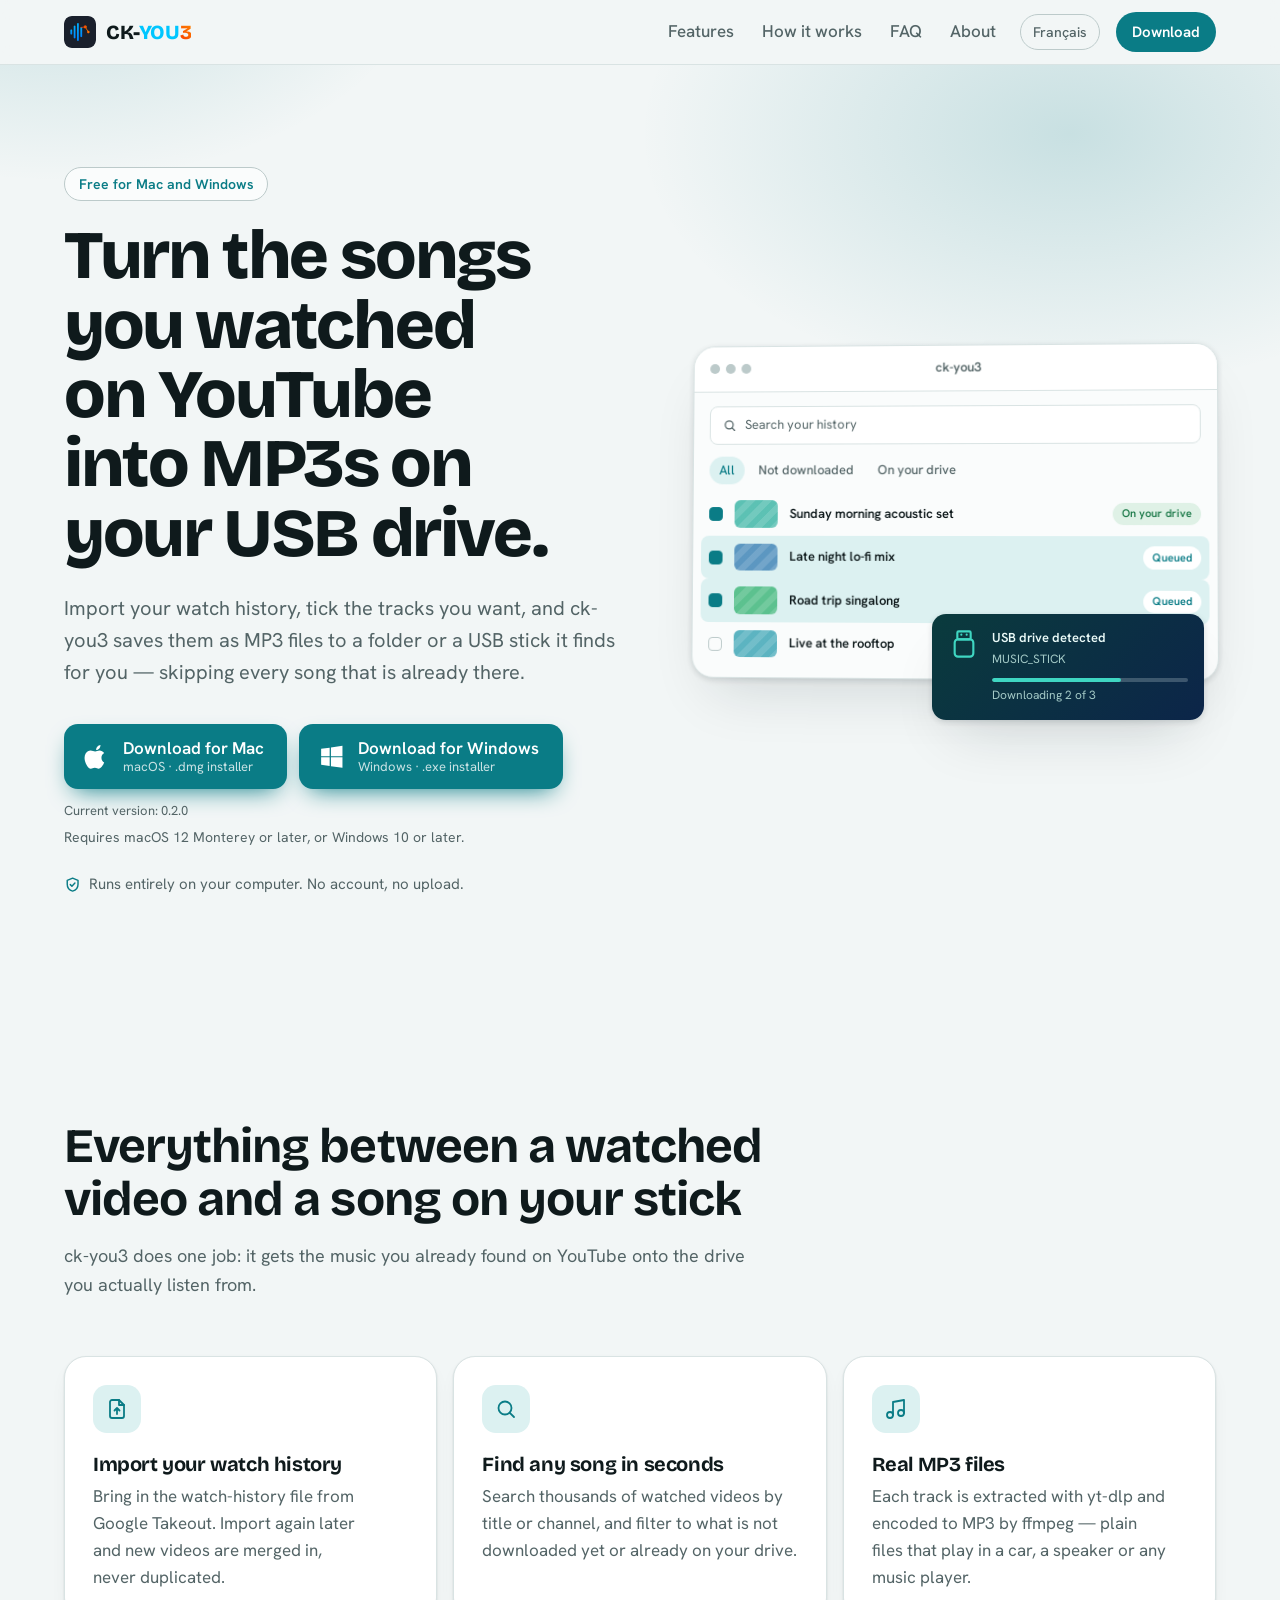
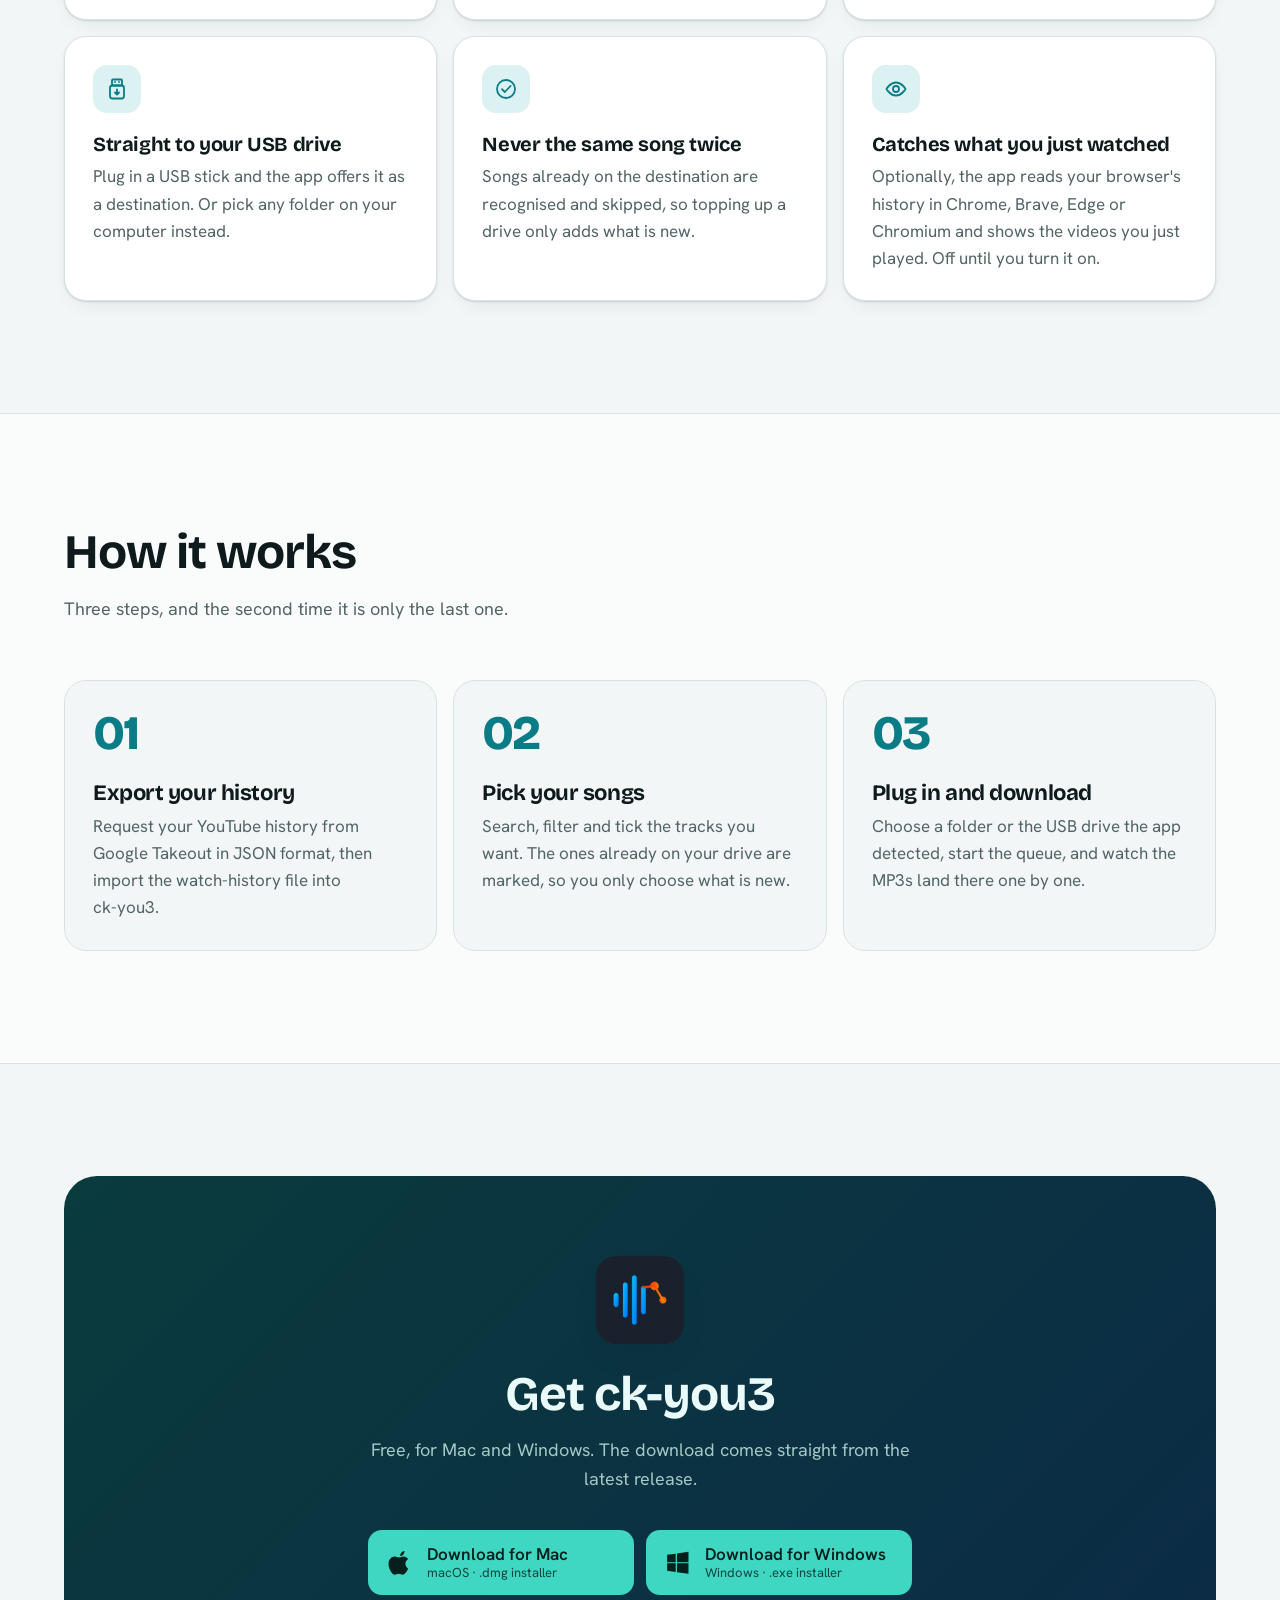
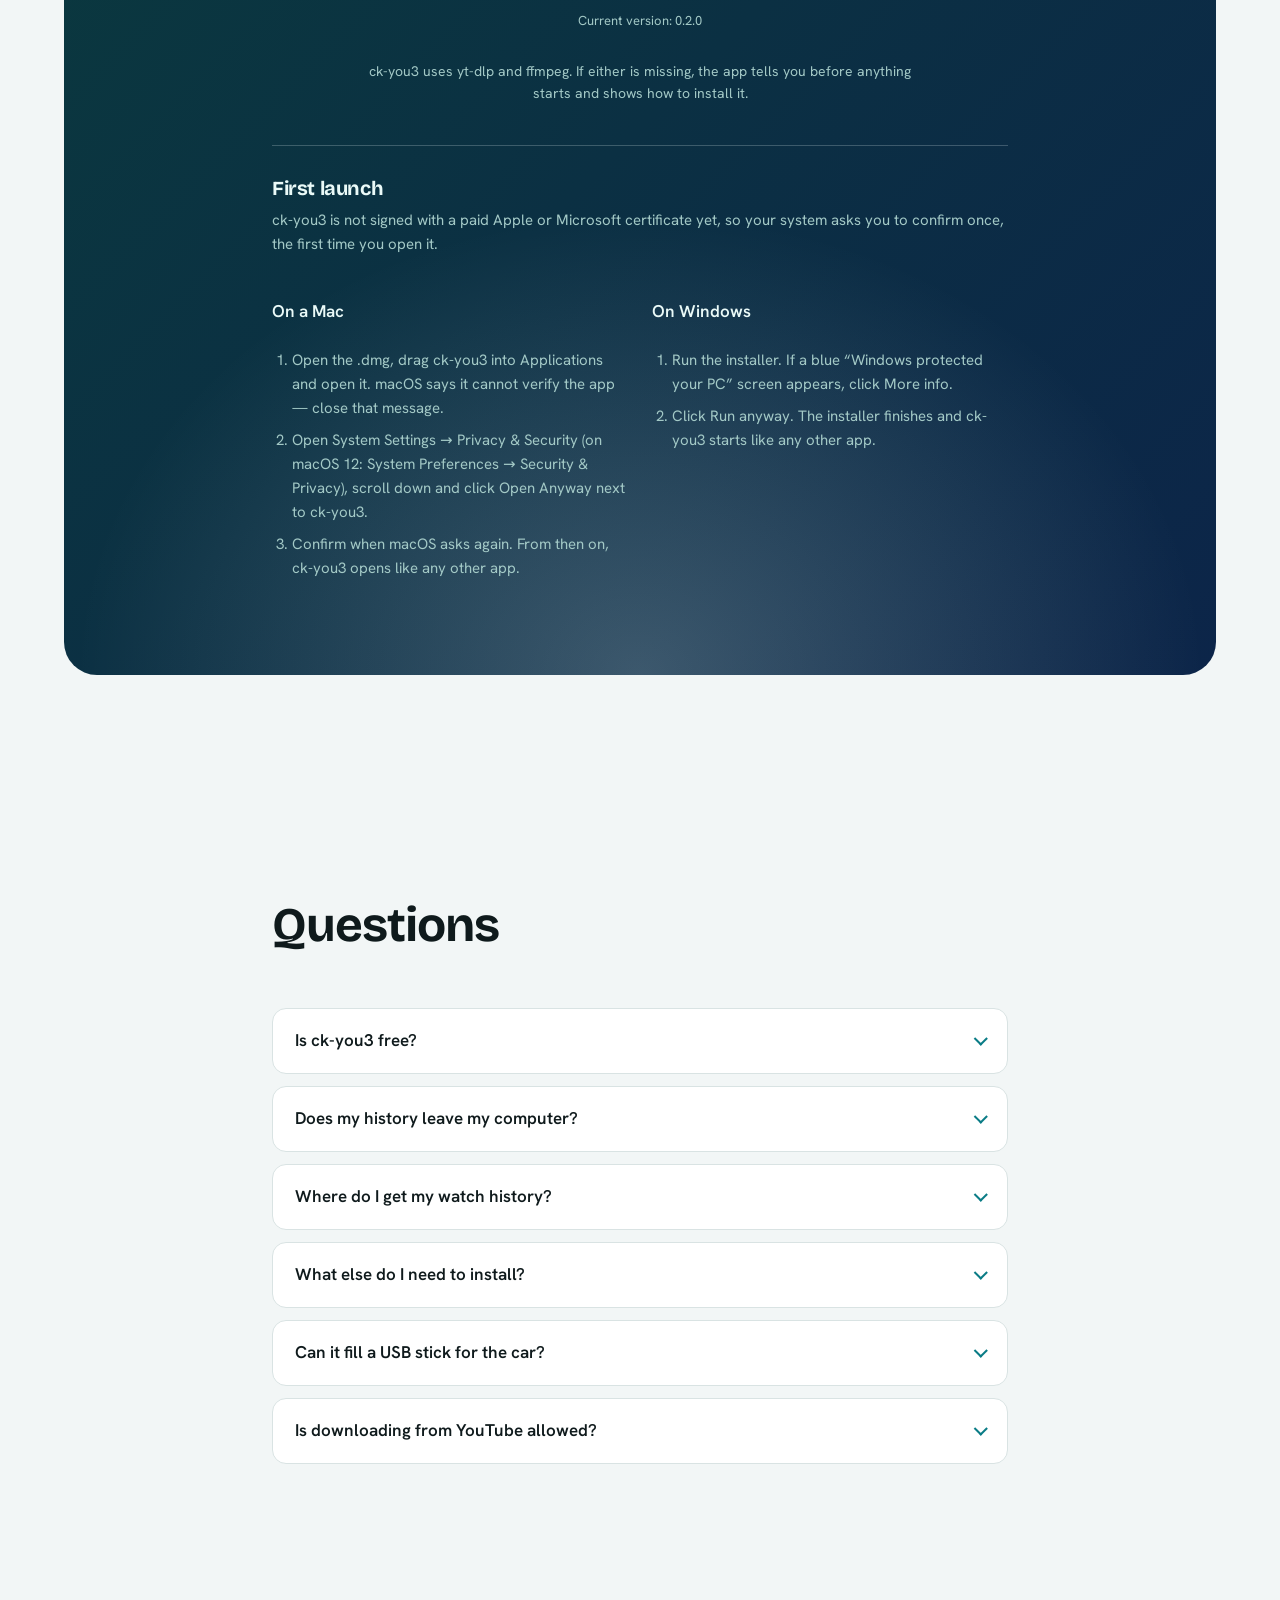
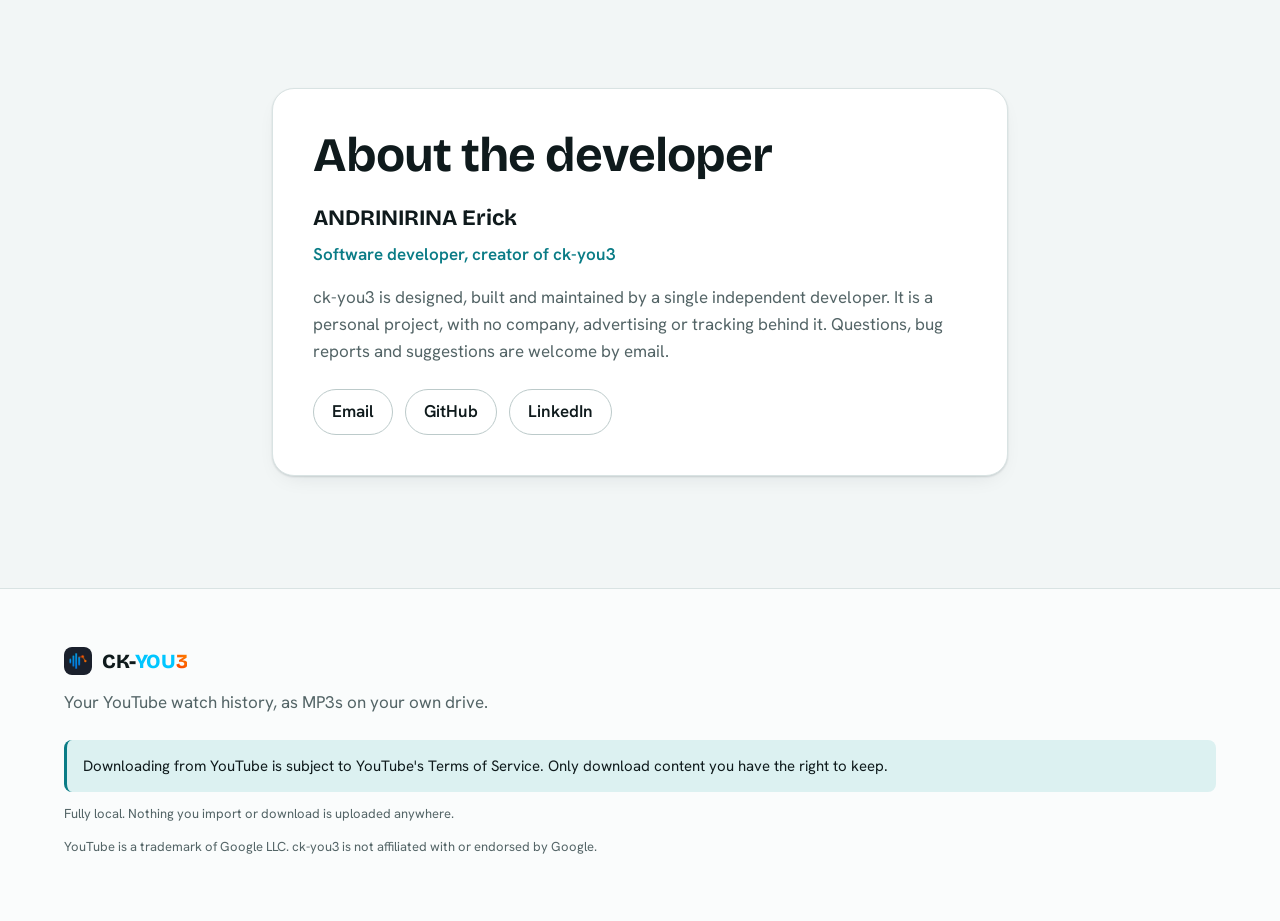
==== commit ce80f69e: "Publish site" ====
--- a/index.html
+++ b/index.html
@@ -48,7 +48,7 @@
     <link rel="stylesheet" href="styles.css" />
     <script type="module" src="site.js"></script>
     <script type="application/ld+json">
-      {"@context":"https://schema.org","@type":"SoftwareApplication","name":"ck-you3","description":"Import your YouTube watch history, pick the songs you want and save them as MP3 files to a folder or USB drive. Free for Mac and Windows, no account.","url":"https://ckandrinirina.github.io/ck-you3/","image":"https://ckandrinirina.github.io/ck-you3/assets/og-image-en.png","inLanguage":"en","operatingSystem":"macOS, Windows","applicationCategory":"MultimediaApplication","offers":{"@type":"Offer","price":"0","priceCurrency":"USD"},"downloadUrl":["https://github.com/ckandrinirina/ck-you3/releases/latest/download/ck-you3-mac.dmg","https://github.com/ckandrinirina/ck-you3/releases/latest/download/ck-you3-windows-setup.exe"]}
+      {"@context":"https://schema.org","@type":"SoftwareApplication","name":"ck-you3","description":"Import your YouTube watch history, pick the songs you want and save them as MP3 files to a folder or USB drive. Free for Mac and Windows, no account.","url":"https://ckandrinirina.github.io/ck-you3/","image":"https://ckandrinirina.github.io/ck-you3/assets/og-image-en.png","inLanguage":"en","operatingSystem":"macOS, Windows","applicationCategory":"MultimediaApplication","offers":{"@type":"Offer","price":"0","priceCurrency":"USD"},"downloadUrl":["https://github.com/ckandrinirina/ck-you3/releases/latest/download/ck-you3-mac.dmg","https://github.com/ckandrinirina/ck-you3/releases/latest/download/ck-you3-windows-setup.exe"],"author":{"@type":"Person","name":"ANDRINIRINA Erick","email":"ckandrinirina@gmail.com","sameAs":["https://github.com/ckandrinirina","https://www.linkedin.com/in/ckandrinirina"]}}
     </script>
     <script type="application/ld+json">
       {"@context":"https://schema.org","@type":"FAQPage","inLanguage":"en","mainEntity":[{"@type":"Question","name":"Is ck-you3 free?","acceptedAnswer":{"@type":"Answer","text":"Yes. It is free to download and to use, with no account and no sign-in."}},{"@type":"Question","name":"Does my history leave my computer?","acceptedAnswer":{"@type":"Answer","text":"No. The file you import, the list you browse and the MP3s you save all stay on your computer. There is no account and no server."}},{"@type":"Question","name":"Where do I get my watch history?","acceptedAnswer":{"@type":"Answer","text":"From Google Takeout: select YouTube, choose JSON as the history format, and download the archive. The file to import is watch-history.json."}},{"@type":"Question","name":"What else do I need to install?","acceptedAnswer":{"@type":"Answer","text":"yt-dlp and ffmpeg. The app checks for both before the queue starts and, if one is missing, says how to get it — for example with Homebrew on a Mac or winget on Windows."}},{"@type":"Question","name":"Can it fill a USB stick for the car?","acceptedAnswer":{"@type":"Answer","text":"Yes. Plug the stick in, pick it as the destination, and start. Next time, songs already on the stick are skipped and only new ones are added."}},{"@type":"Question","name":"Is downloading from YouTube allowed?","acceptedAnswer":{"@type":"Answer","text":"That is between you and YouTube. ck-you3 ships no content and bypasses no protection, and it asks you to acknowledge YouTube's Terms of Service before the first download."}}]}
@@ -65,12 +65,16 @@
             width="32"
             height="32"
           />
-          <span class="brand__name">ck-you3</span>
+          <span class="brand__name"
+            >ck-<span class="wordmark__you">you</span
+            ><span class="wordmark__three">3</span></span
+          >
         </a>
         <nav class="topnav" aria-label="Main">
           <a href="#features">Features</a>
           <a href="#how-it-works">How it works</a>
           <a href="#faq">FAQ</a>
+          <a href="#about">About</a>
         </nav>
         <a
           class="langswitch"
@@ -136,7 +140,7 @@
                 </span>
               </a>
             </div>
-            <p class="hero__version">Current version: 0.1.0</p>
+            <p class="hero__version">Current version: 0.2.0</p>
             <p class="hero__requirements">Requires macOS 12 Monterey or later, or Windows 10 or later.</p>
             <p class="hero__note">
               <svg class="inline-icon" viewBox="0 0 24 24" aria-hidden="true">
@@ -366,7 +370,7 @@
                 </span>
               </a>
             </div>
-            <p class="download__version">Current version: 0.1.0</p>
+            <p class="download__version">Current version: 0.2.0</p>
             <p class="download__note">ck-you3 uses yt-dlp and ffmpeg. If either is missing, the app tells you before anything starts and shows how to install it.</p>
             <div id="first-launch" class="firstlaunch">
               <h3>First launch</h3>
@@ -426,6 +430,42 @@
           </div>
         </div>
       </section>
+
+      <section id="about" class="section">
+        <div class="container container--narrow">
+          <div class="about">
+            <h2>About the developer</h2>
+            <p class="about__name">ANDRINIRINA Erick</p>
+            <p class="about__role">Software developer, creator of ck-you3</p>
+            <p class="about__bio">ck-you3 is designed, built and maintained by a single independent developer. It is a personal project, with no company, advertising or tracking behind it. Questions, bug reports and suggestions are welcome by email.</p>
+            <ul class="about__links">
+              <li>
+                <a class="about__link" href="mailto:ckandrinirina@gmail.com"
+                  >Email</a
+                >
+              </li>
+              <li>
+                <a
+                  class="about__link"
+                  href="https://github.com/ckandrinirina"
+                  target="_blank"
+                  rel="me noopener"
+                  >GitHub</a
+                >
+              </li>
+              <li>
+                <a
+                  class="about__link"
+                  href="https://www.linkedin.com/in/ckandrinirina"
+                  target="_blank"
+                  rel="me noopener"
+                  >LinkedIn</a
+                >
+              </li>
+            </ul>
+          </div>
+        </div>
+      </section>
     </main>
 
     <footer class="footer">
@@ -438,7 +478,10 @@
             width="28"
             height="28"
           />
-          <span class="brand__name">ck-you3</span>
+          <span class="brand__name"
+            >ck-<span class="wordmark__you">you</span
+            ><span class="wordmark__three">3</span></span
+          >
         </div>
         <p class="footer__tagline">Your YouTube watch history, as MP3s on your own drive.</p>
         <p class="footer__terms">Downloading from YouTube is subject to YouTube&#39;s Terms of Service. Only download content you have the right to keep.</p>
--- a/styles.css
+++ b/styles.css
@@ -84,6 +84,10 @@
   --color-mockup-dot: #bccaca;
   --color-focus-ring: #0a7c86;
   --color-shadow: rgb(10 30 32 / 14%);
+
+  /* ---- Colour: brand — the logo's own, identical in both schemes ---- */
+  --color-brand-you: #00c6ff;
+  --color-brand-three: linear-gradient(45deg, #f83600, #fe8c00);
 
   /* ---- Type ---- */
   --font-body:
@@ -132,6 +136,8 @@
     --color-mockup-dot: #334446;
     --color-focus-ring: #6ee3d3;
     --color-shadow: rgb(0 0 0 / 55%);
+    --color-brand-you: #00c6ff;
+    --color-brand-three: linear-gradient(45deg, #f83600, #fe8c00);
   }
 }
 
@@ -253,11 +259,24 @@
   border-radius: 0.5rem;
 }
 
+/* "ck-you3" to a screen reader, CK-YOU3 on screen; "CK-" keeps the theme's text colour. */
 .brand__name {
   font-family: var(--font-display);
-  font-weight: 700;
+  font-weight: 800;
   font-size: 1.25rem;
   letter-spacing: -0.02em;
+  text-transform: uppercase;
+}
+
+.wordmark__you {
+  color: var(--color-brand-you);
+}
+
+.wordmark__three {
+  background: var(--color-brand-three);
+  -webkit-background-clip: text;
+  background-clip: text;
+  -webkit-text-fill-color: transparent;
 }
 
 .topnav {
@@ -960,6 +979,63 @@
   color: var(--color-text-muted);
 }
 
+/* ---- About the developer ---- */
+
+.about {
+  padding: clamp(1.5rem, 4vw, 2.5rem);
+  border: 1px solid var(--color-border);
+  border-radius: var(--radius-lg);
+  background: var(--color-surface-raised);
+  box-shadow: var(--shadow-card);
+}
+
+.about__name {
+  margin-top: 1.25rem;
+  font-family: var(--font-display);
+  font-size: 1.375rem;
+  font-weight: 700;
+}
+
+.about__role {
+  margin-top: 0.25rem;
+  color: var(--color-accent);
+  font-weight: 600;
+}
+
+.about__bio {
+  margin-top: 1rem;
+  color: var(--color-text-muted);
+}
+
+.about__links {
+  display: flex;
+  flex-wrap: wrap;
+  gap: 0.75rem;
+  margin: 1.5rem 0 0;
+  padding: 0;
+  list-style: none;
+}
+
+.about__link {
+  display: inline-flex;
+  align-items: center;
+  min-height: 2.75rem;
+  padding: 0.5rem 1.125rem;
+  border: 1px solid var(--color-border-strong);
+  border-radius: var(--radius-pill);
+  color: var(--color-text);
+  font-weight: 600;
+  text-decoration: none;
+  transition:
+    border-color 200ms var(--ease),
+    color 200ms var(--ease);
+}
+
+.about__link:hover {
+  border-color: var(--color-accent);
+  color: var(--color-accent);
+}
+
 /* ---- Footer ---- */
 
 .footer {
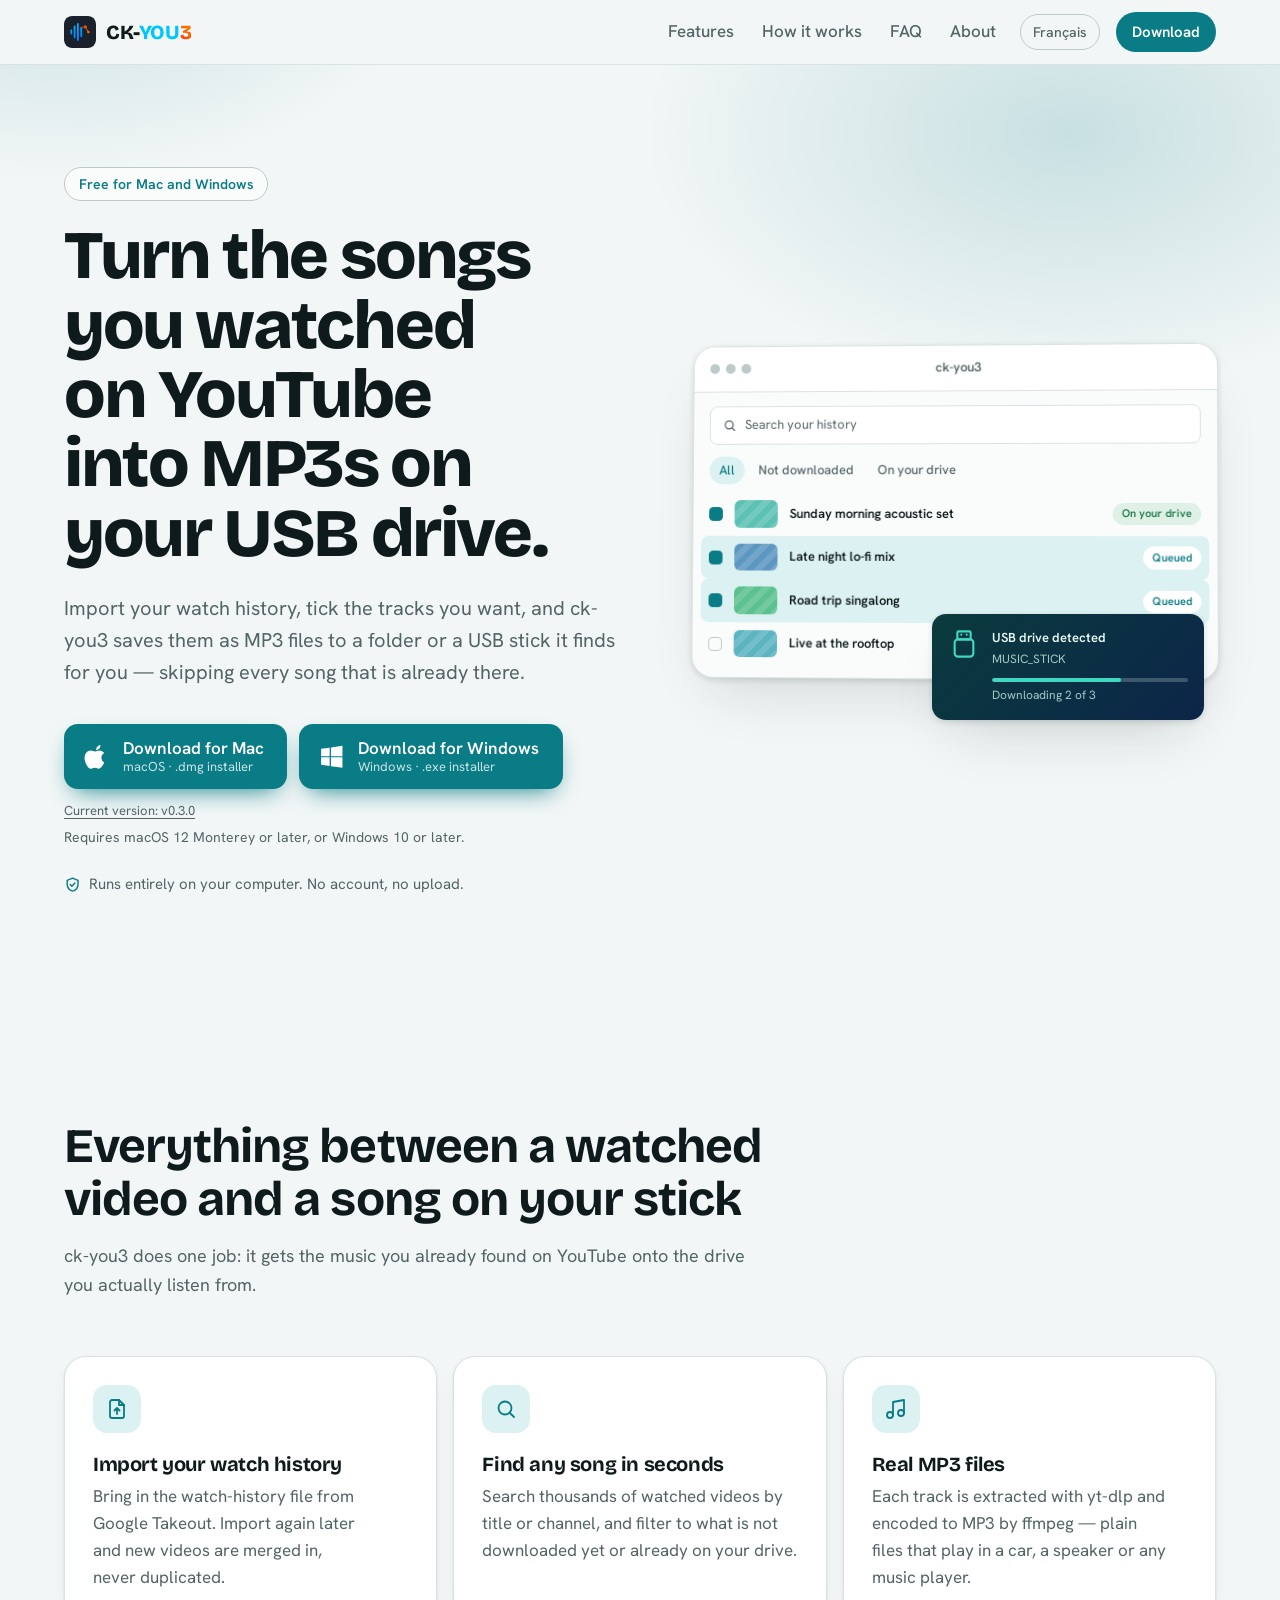
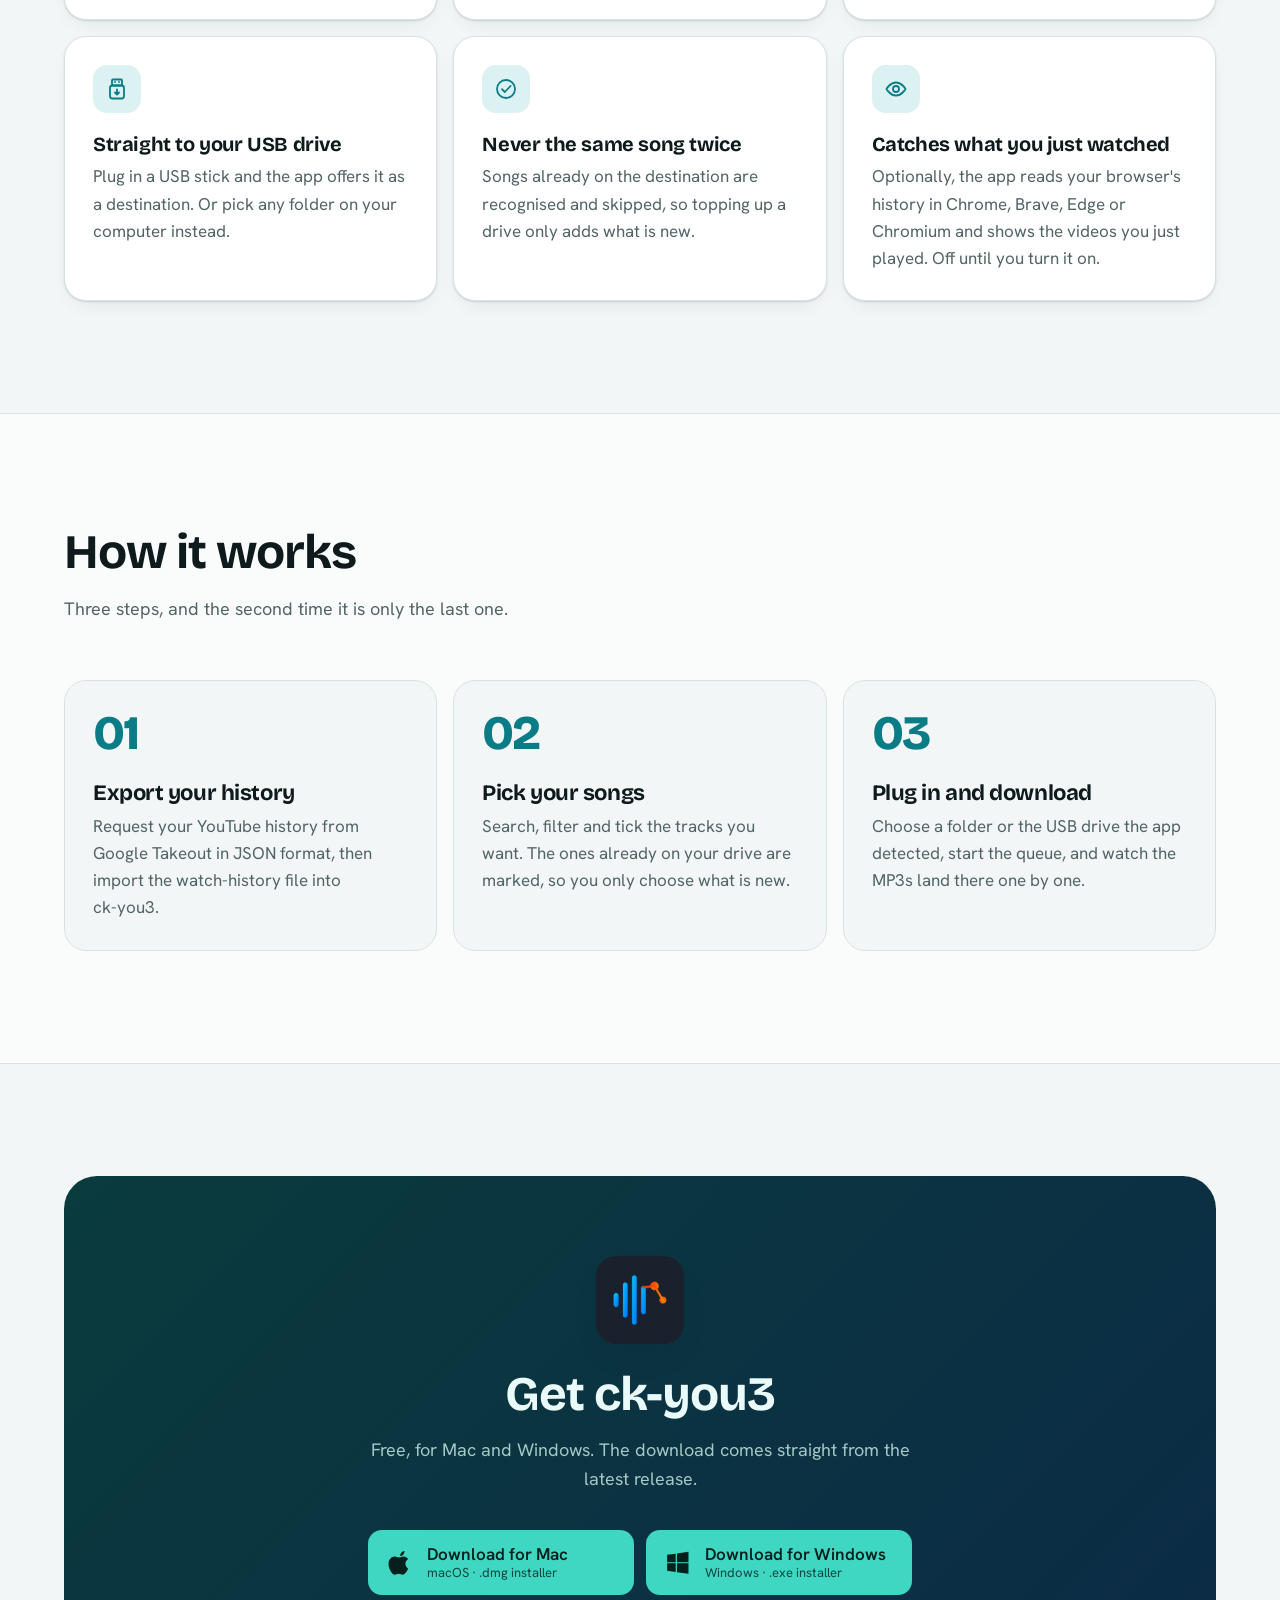
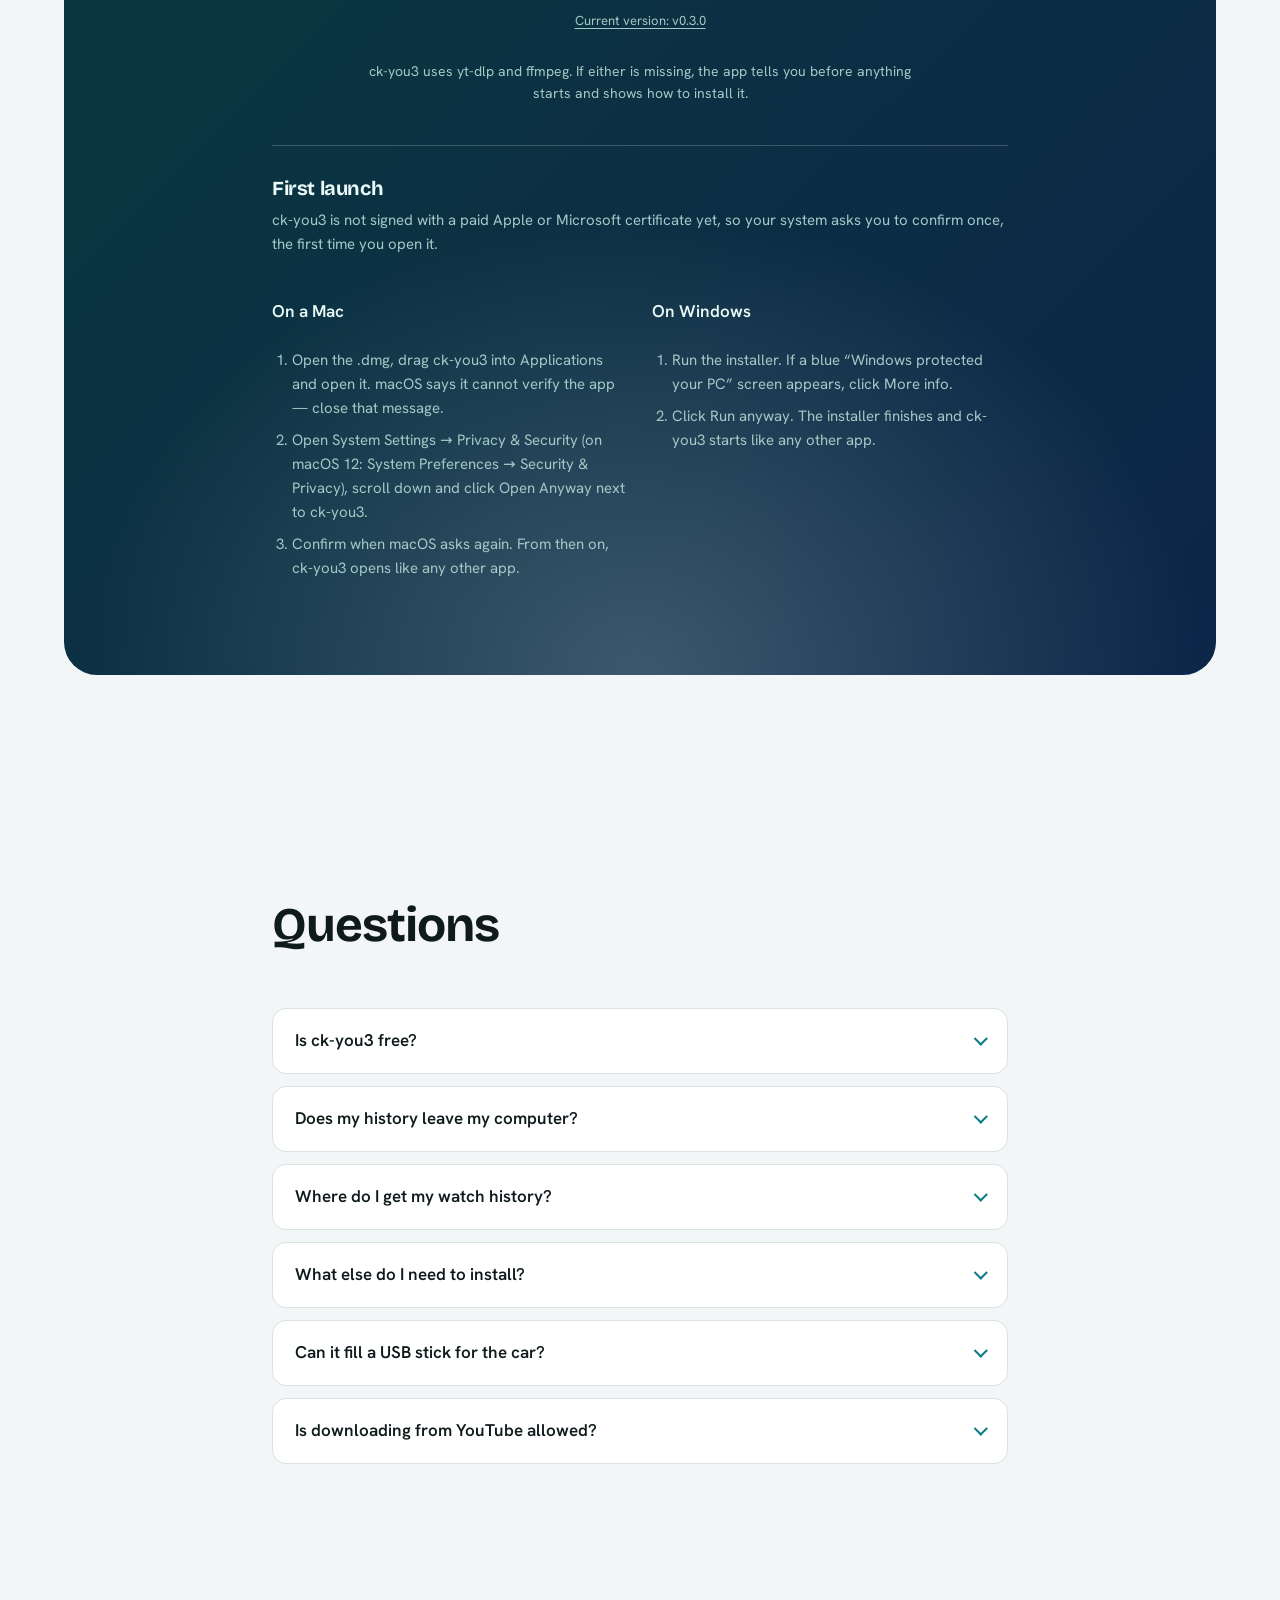
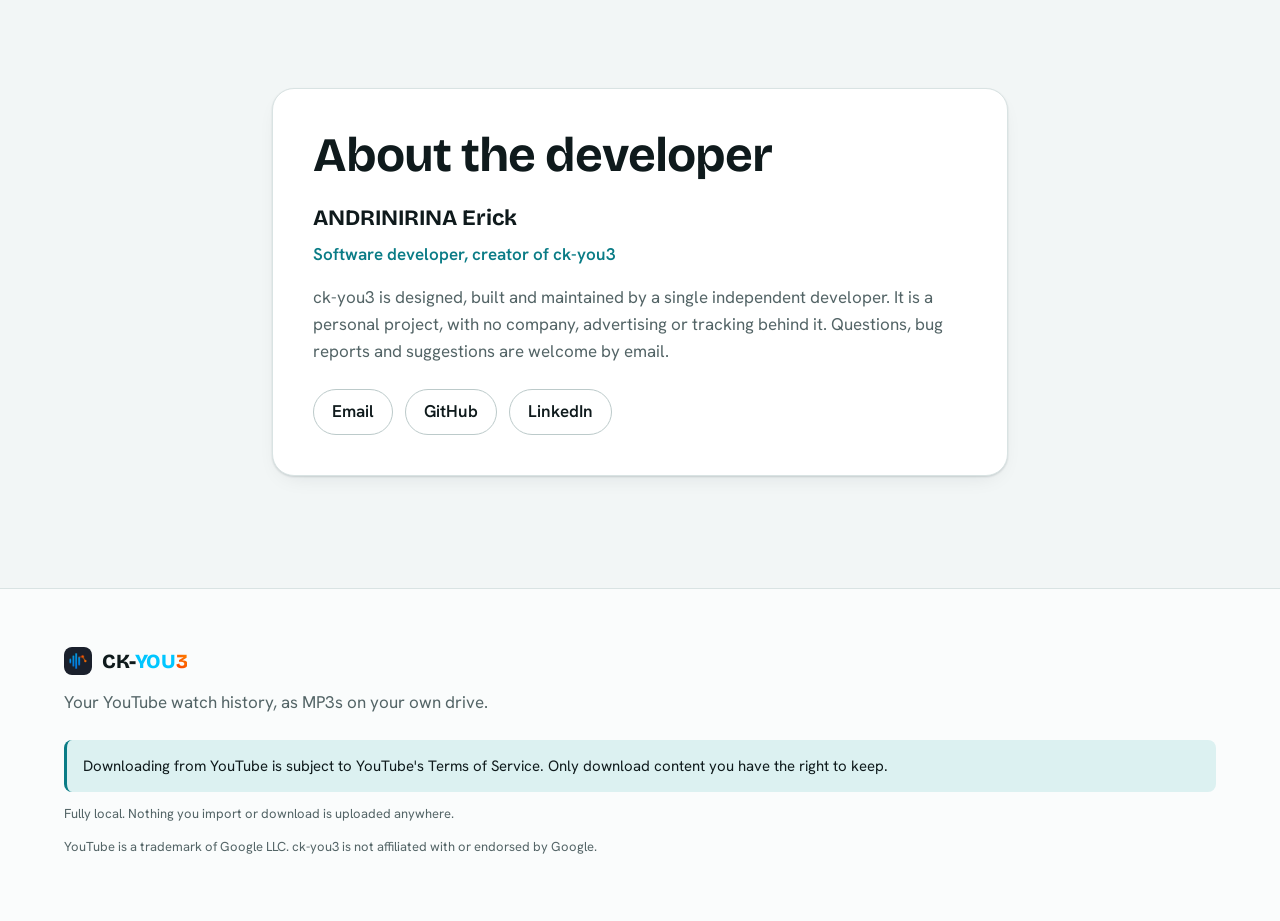
==== commit 84a91021: "Publish site" ====
--- a/index.html
+++ b/index.html
@@ -66,7 +66,8 @@
             height="32"
           />
           <span class="brand__name"
-            >ck-<span class="wordmark__you">you</span
+            >ck-<span class="wordmark__you"
+              >you</span
             ><span class="wordmark__three">3</span></span
           >
         </a>
@@ -140,7 +141,9 @@
                 </span>
               </a>
             </div>
-            <p class="hero__version">Current version: 0.2.0</p>
+            <p class="hero__version">
+              <a class="version-link" href="changelog/">Current version: v0.3.0</a>
+            </p>
             <p class="hero__requirements">Requires macOS 12 Monterey or later, or Windows 10 or later.</p>
             <p class="hero__note">
               <svg class="inline-icon" viewBox="0 0 24 24" aria-hidden="true">
@@ -370,7 +373,9 @@
                 </span>
               </a>
             </div>
-            <p class="download__version">Current version: 0.2.0</p>
+            <p class="download__version">
+              <a class="version-link" href="changelog/">Current version: v0.3.0</a>
+            </p>
             <p class="download__note">ck-you3 uses yt-dlp and ffmpeg. If either is missing, the app tells you before anything starts and shows how to install it.</p>
             <div id="first-launch" class="firstlaunch">
               <h3>First launch</h3>
@@ -479,7 +484,8 @@
             height="28"
           />
           <span class="brand__name"
-            >ck-<span class="wordmark__you">you</span
+            >ck-<span class="wordmark__you"
+              >you</span
             ><span class="wordmark__three">3</span></span
           >
         </div>
--- a/styles.css
+++ b/styles.css
@@ -979,6 +979,82 @@
   color: var(--color-text-muted);
 }
 
+/* ---- Version link and changelog ---- */
+
+.version-link {
+  color: inherit;
+  text-decoration: underline;
+  text-underline-offset: 0.2em;
+}
+
+.version-link:hover {
+  color: var(--color-accent);
+}
+
+.download .version-link:hover {
+  color: var(--color-player-text);
+}
+
+.releases {
+  display: grid;
+  gap: 1rem;
+}
+
+.release {
+  padding: clamp(1.25rem, 3vw, 1.75rem);
+  border: 1px solid var(--color-border);
+  border-radius: var(--radius-md);
+  background: var(--color-surface-raised);
+}
+
+.release__head {
+  display: flex;
+  flex-wrap: wrap;
+  align-items: baseline;
+  gap: 0.25rem 1rem;
+}
+
+.section .release h2 {
+  font-size: 1.5rem;
+}
+
+.release time {
+  color: var(--color-text-muted);
+  font-size: 0.9375rem;
+}
+
+.release h3 {
+  margin-top: 1.25rem;
+  font-size: 1.0625rem;
+}
+
+.release ul {
+  margin-top: 0.5rem;
+  padding-left: 1.25rem;
+}
+
+.release li + li {
+  margin-top: 0.35rem;
+}
+
+.release p {
+  margin-top: 1rem;
+  color: var(--color-text-muted);
+}
+
+.release code {
+  overflow-wrap: anywhere;
+  padding: 0.1em 0.35em;
+  border-radius: var(--radius-sm);
+  background: var(--color-surface-sunken);
+  font-size: 0.9em;
+}
+
+.release a {
+  color: var(--color-accent);
+  overflow-wrap: anywhere;
+}
+
 /* ---- About the developer ---- */
 
 .about {
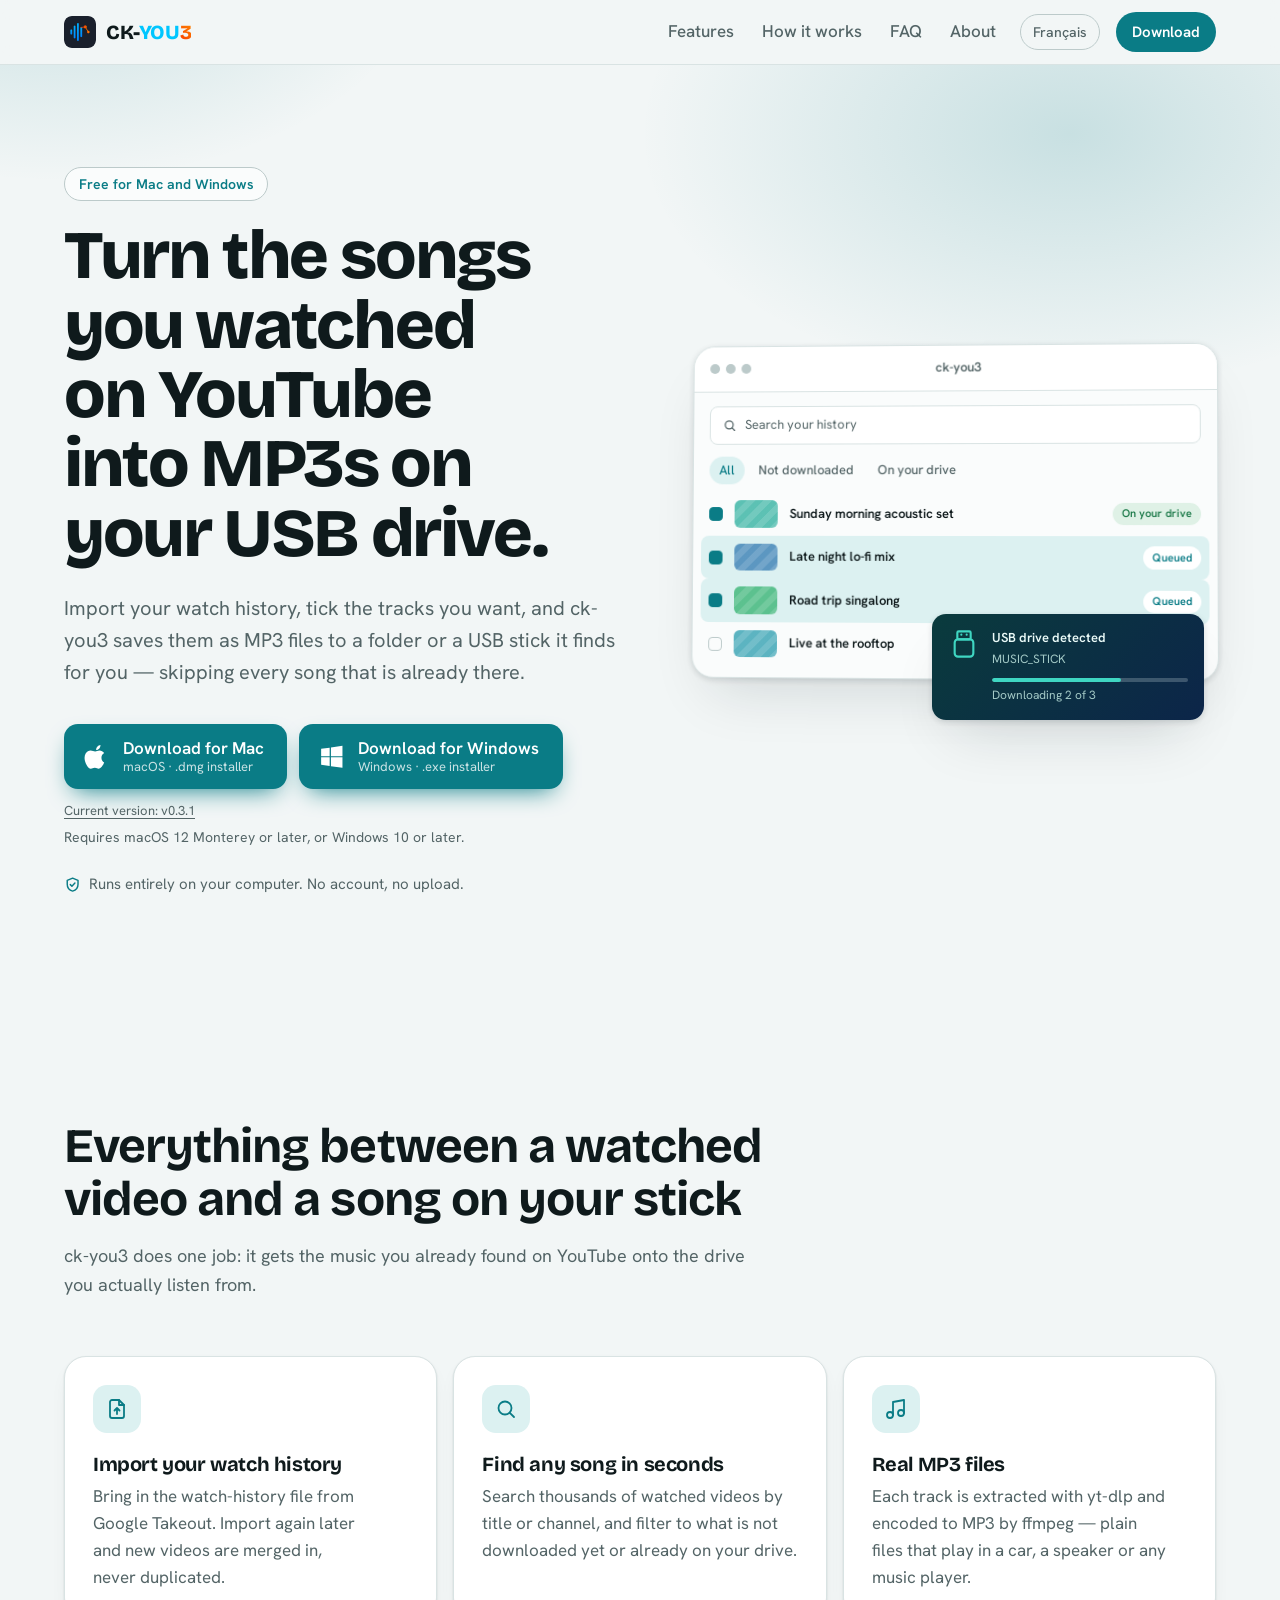
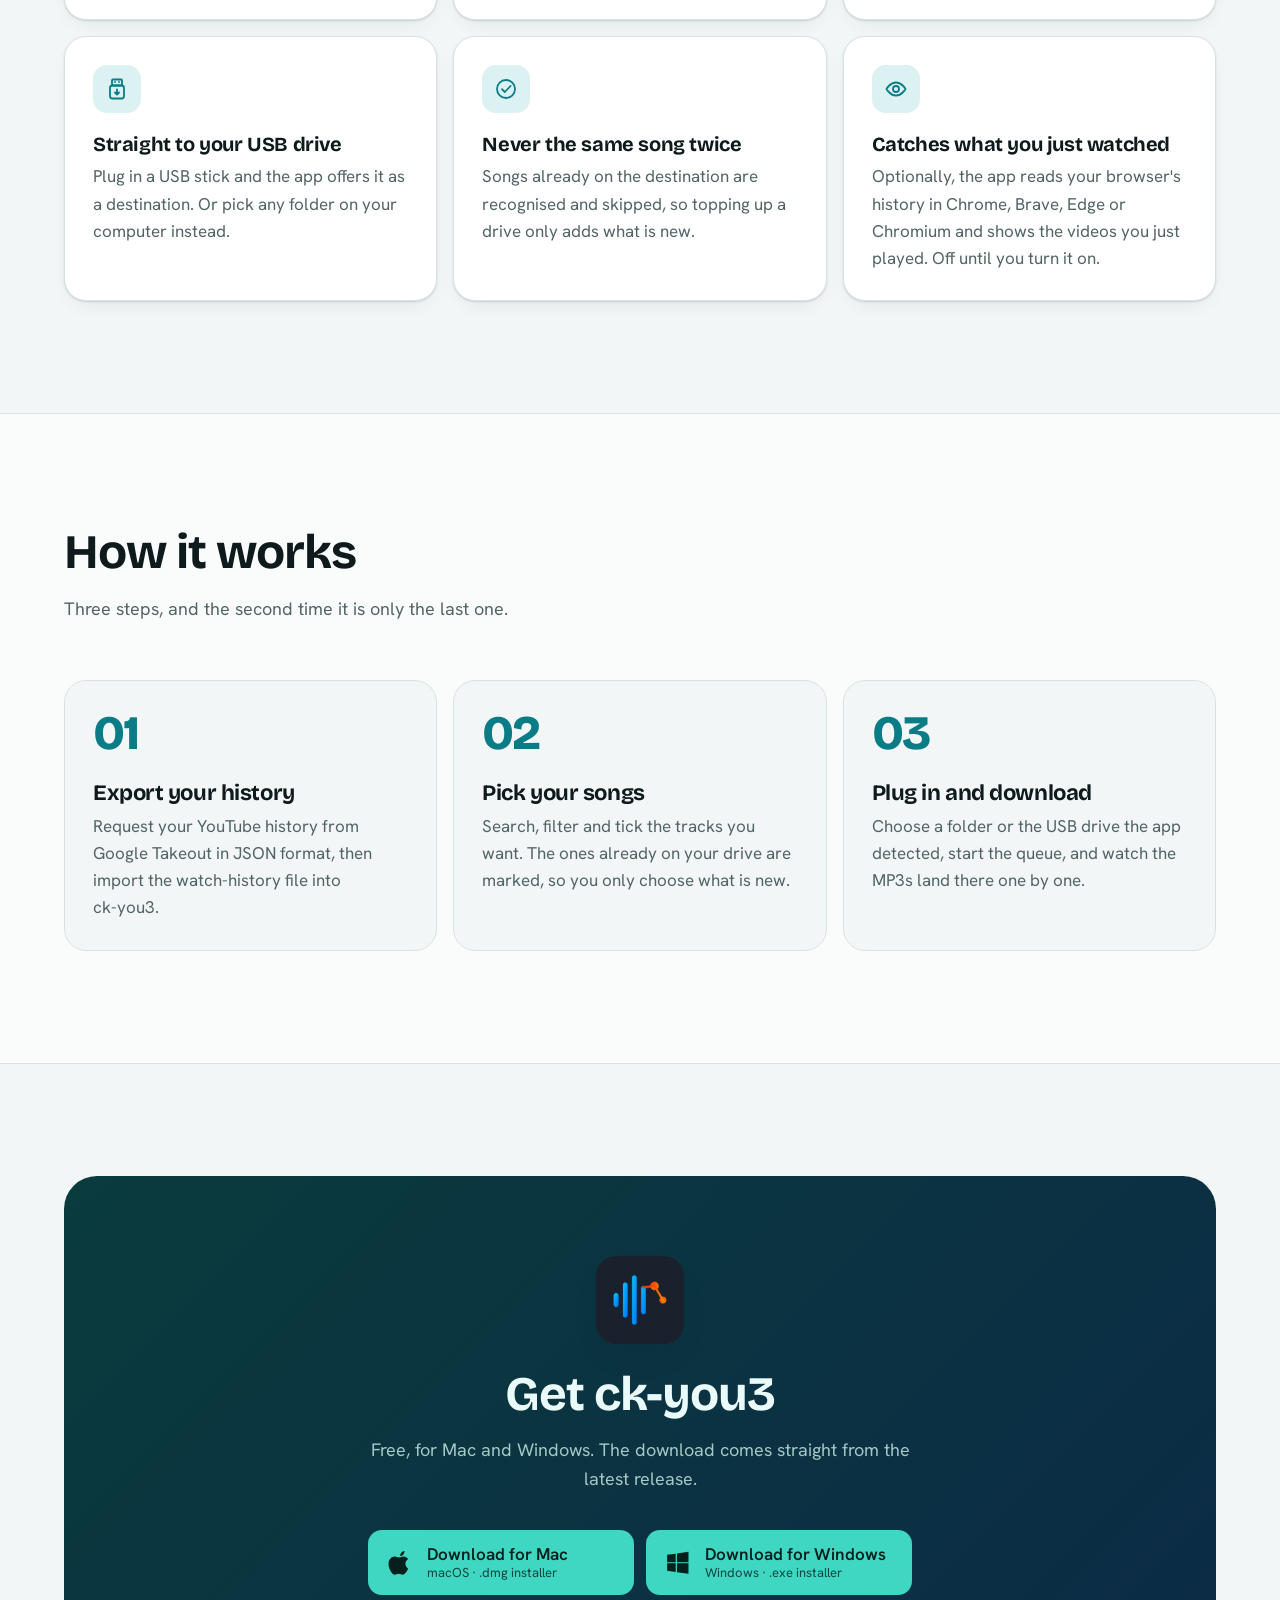
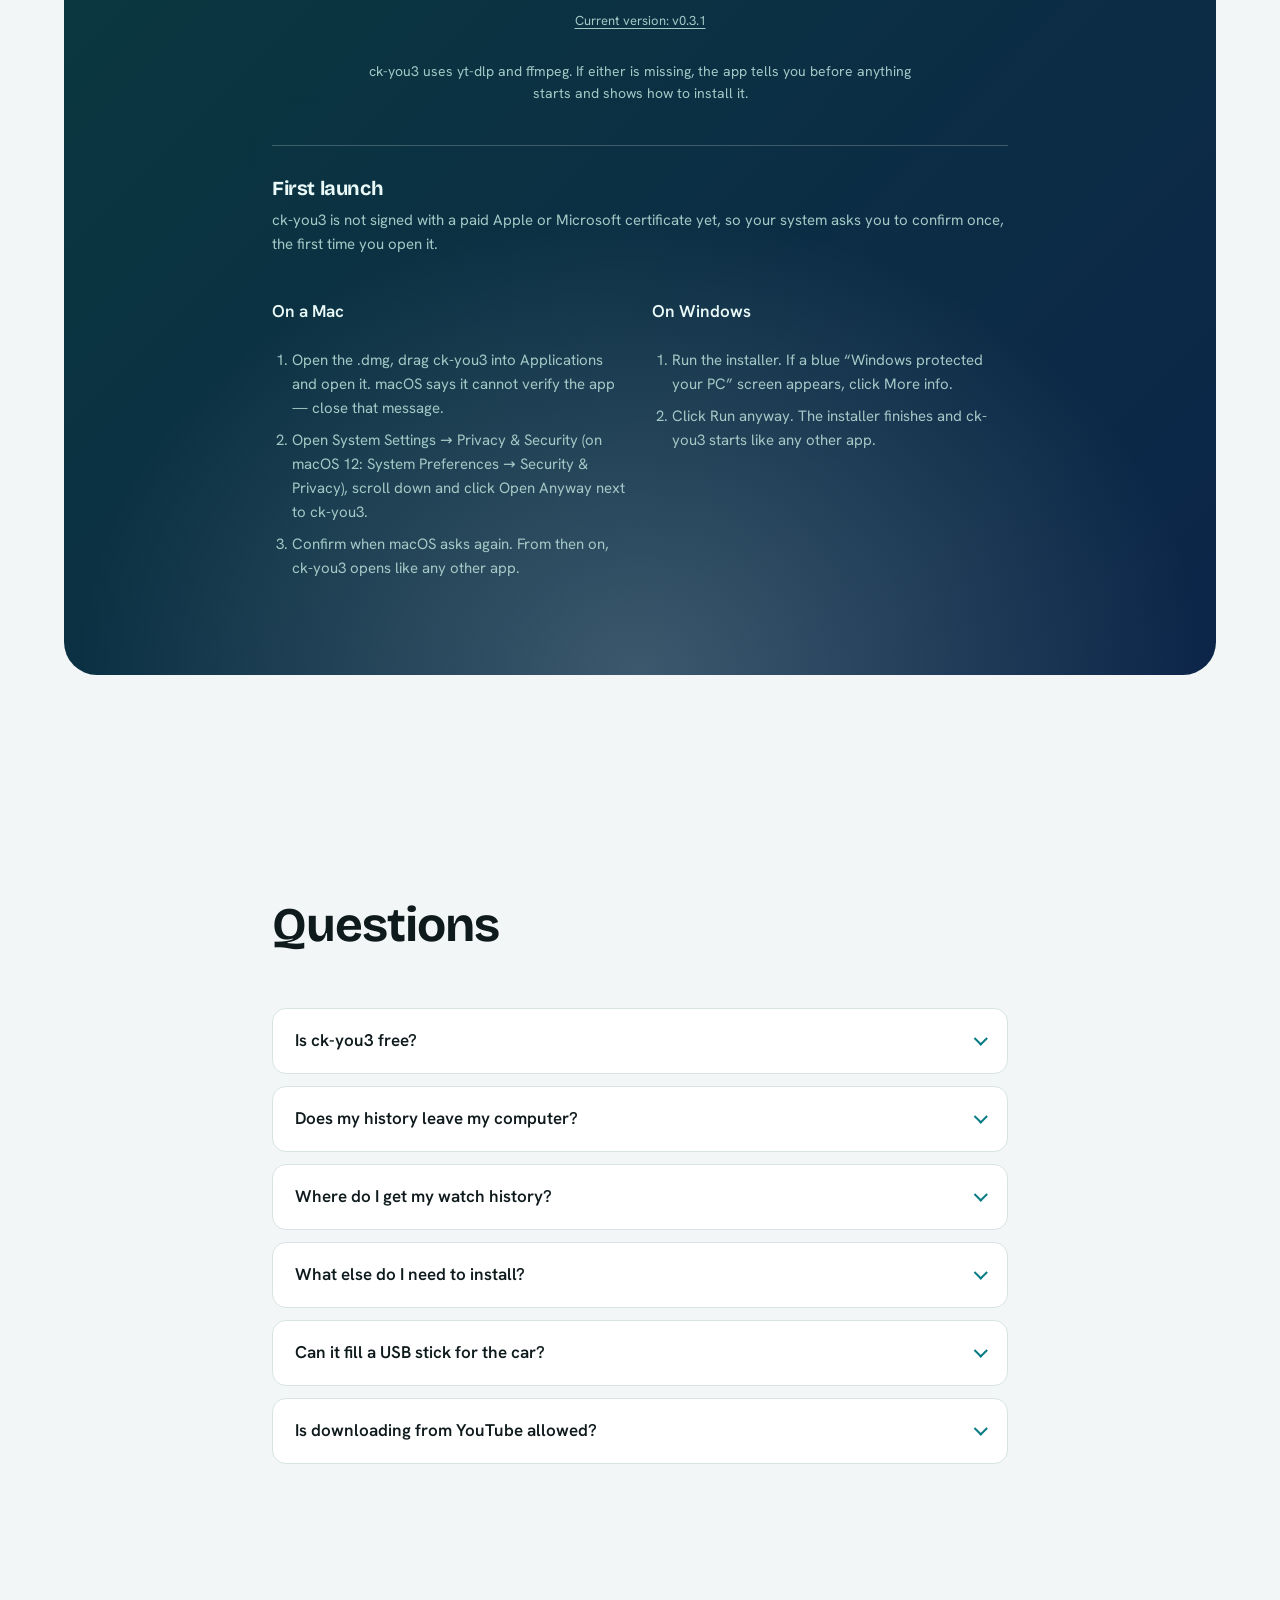
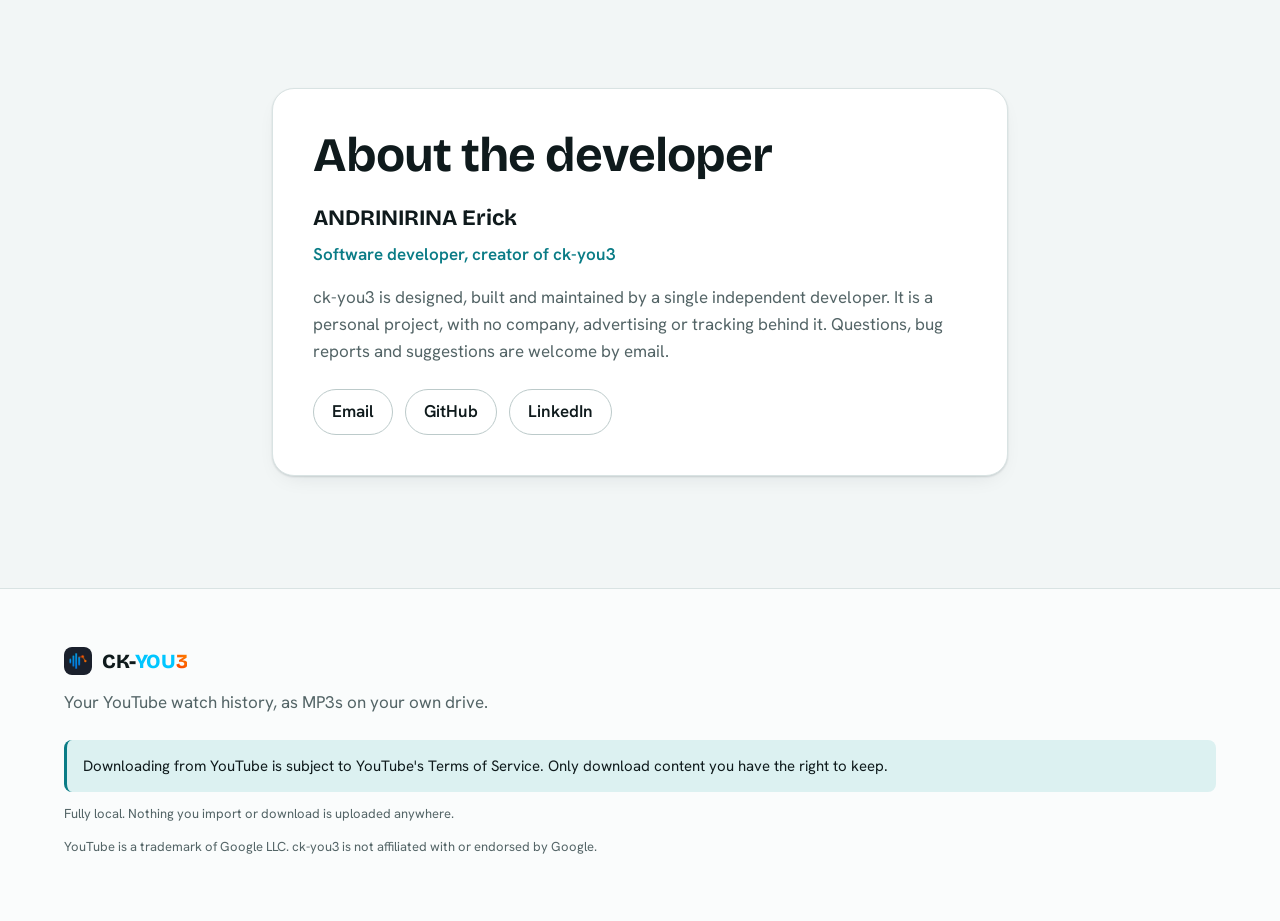
==== commit 7dc19111: "Publish site" ====
--- a/index.html
+++ b/index.html
@@ -142,7 +142,7 @@
               </a>
             </div>
             <p class="hero__version">
-              <a class="version-link" href="changelog/">Current version: v0.3.0</a>
+              <a class="version-link" href="changelog/">Current version: v0.3.1</a>
             </p>
             <p class="hero__requirements">Requires macOS 12 Monterey or later, or Windows 10 or later.</p>
             <p class="hero__note">
@@ -374,7 +374,7 @@
               </a>
             </div>
             <p class="download__version">
-              <a class="version-link" href="changelog/">Current version: v0.3.0</a>
+              <a class="version-link" href="changelog/">Current version: v0.3.1</a>
             </p>
             <p class="download__note">ck-you3 uses yt-dlp and ffmpeg. If either is missing, the app tells you before anything starts and shows how to install it.</p>
             <div id="first-launch" class="firstlaunch">
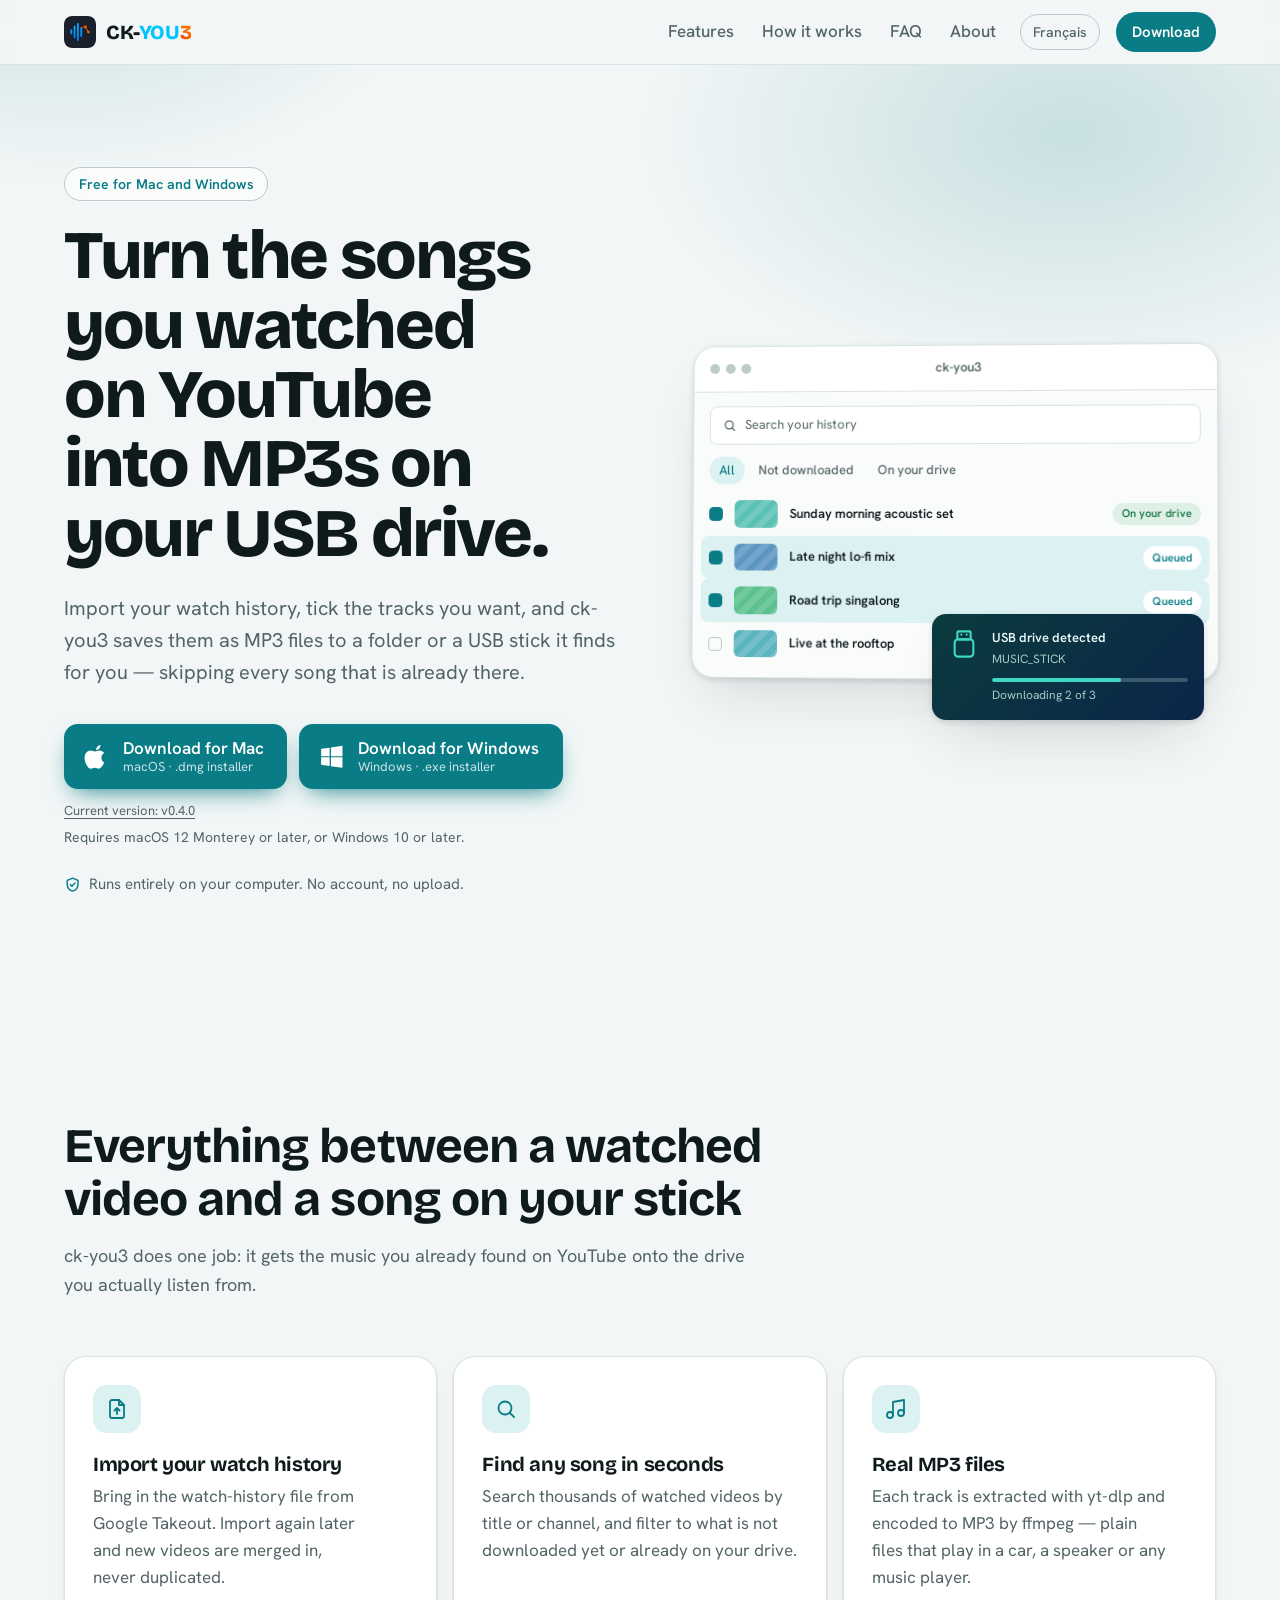
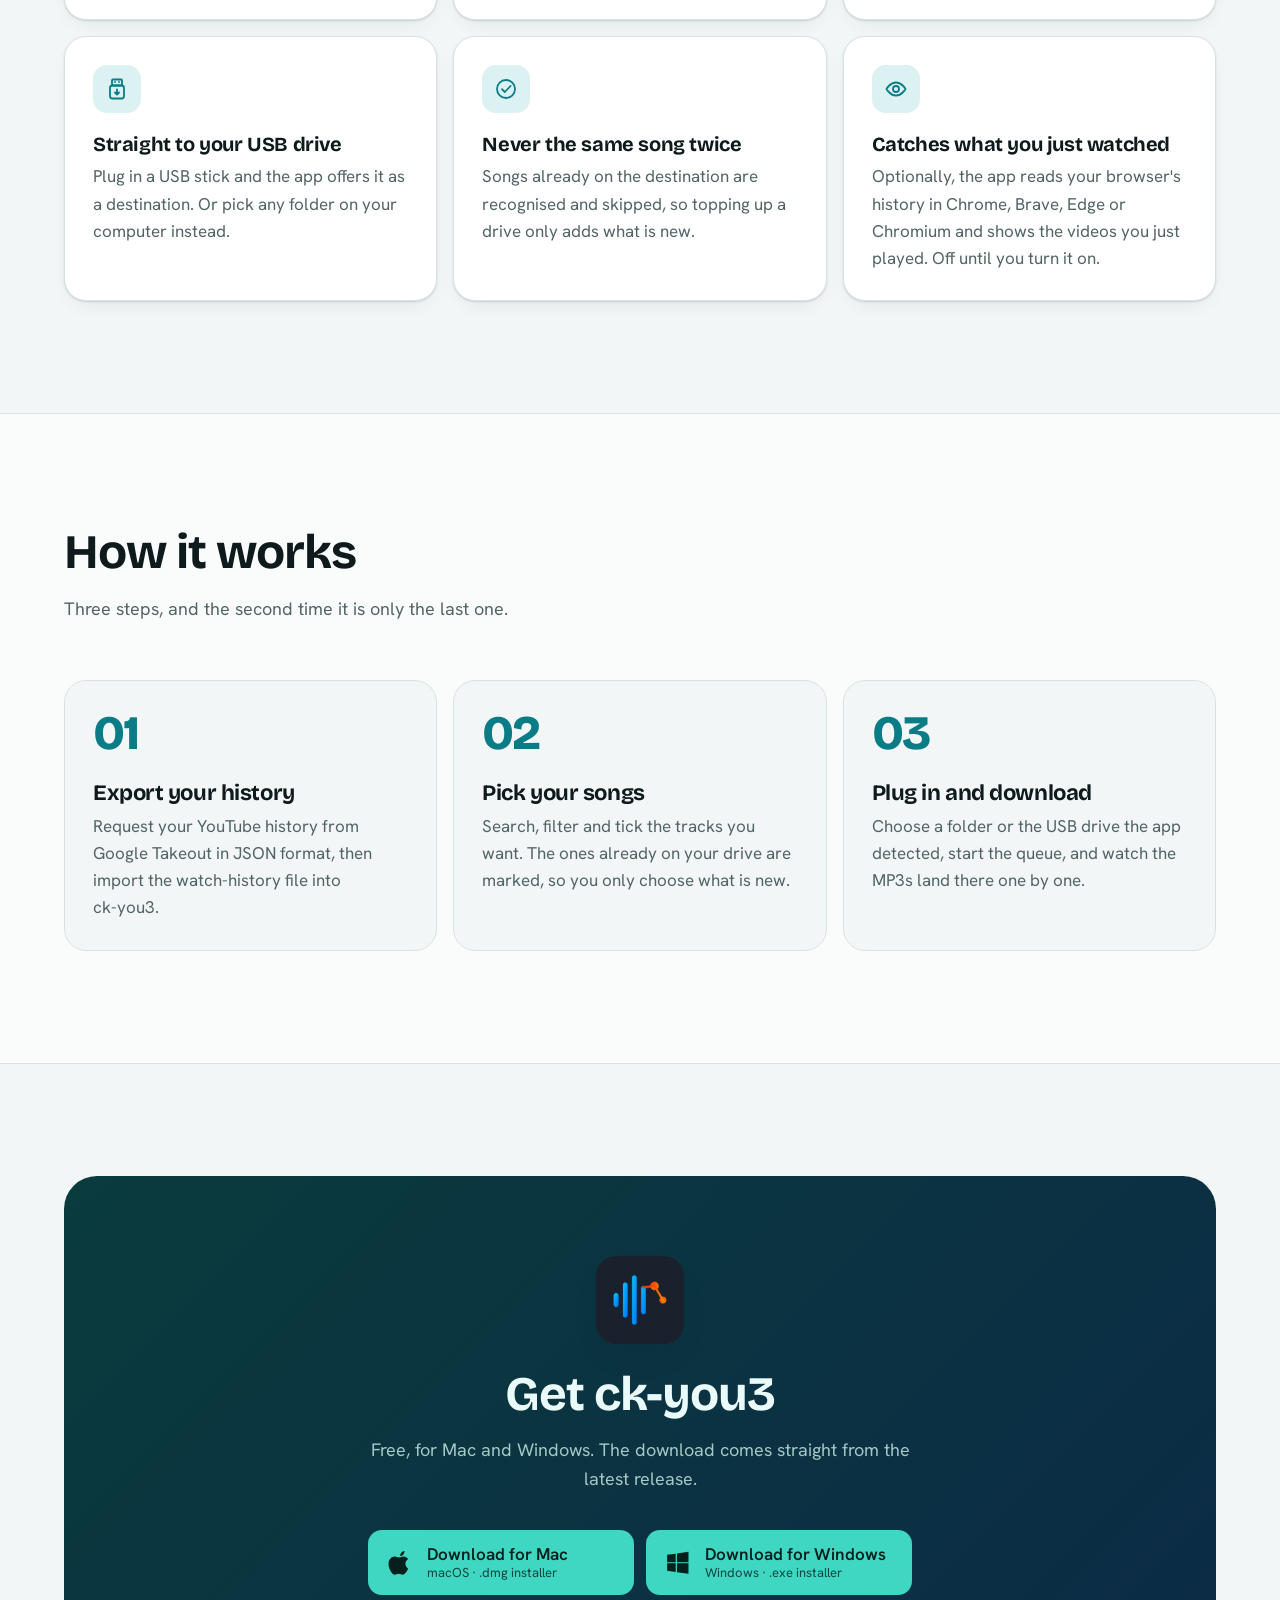
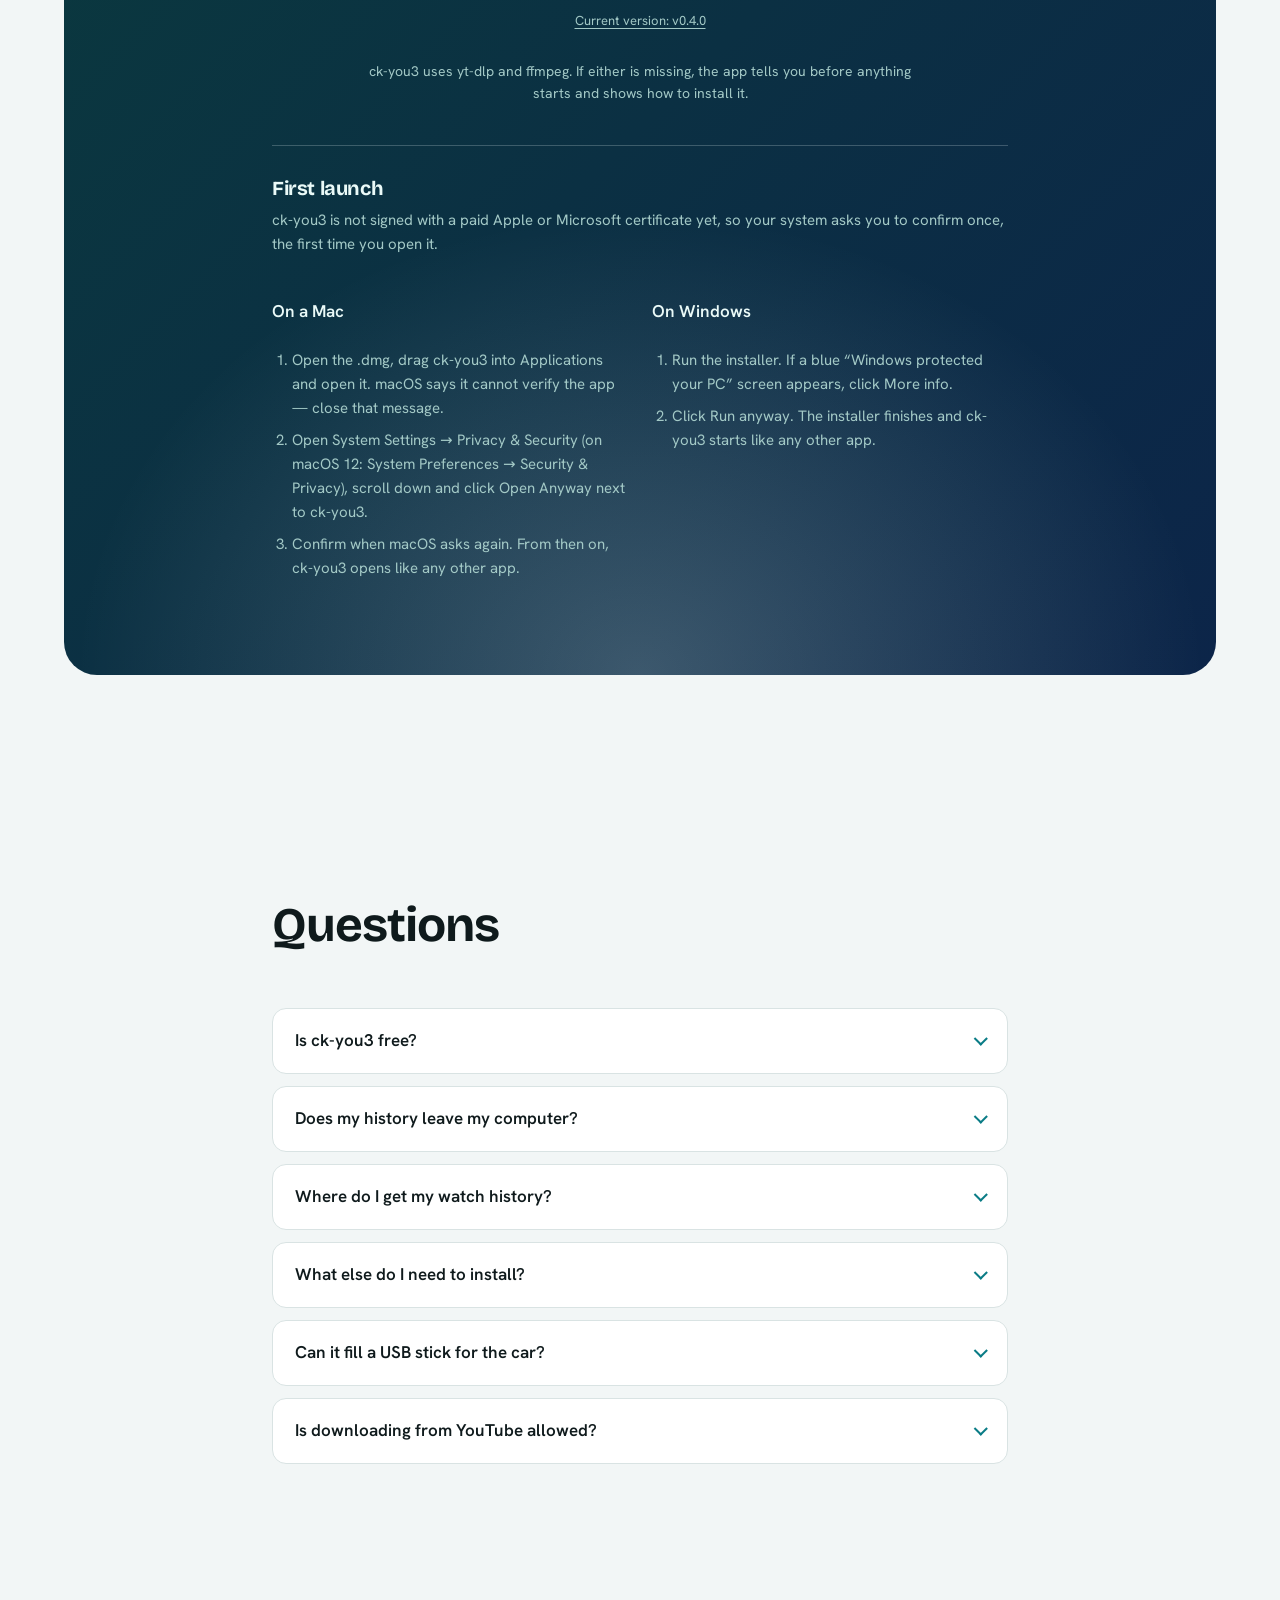
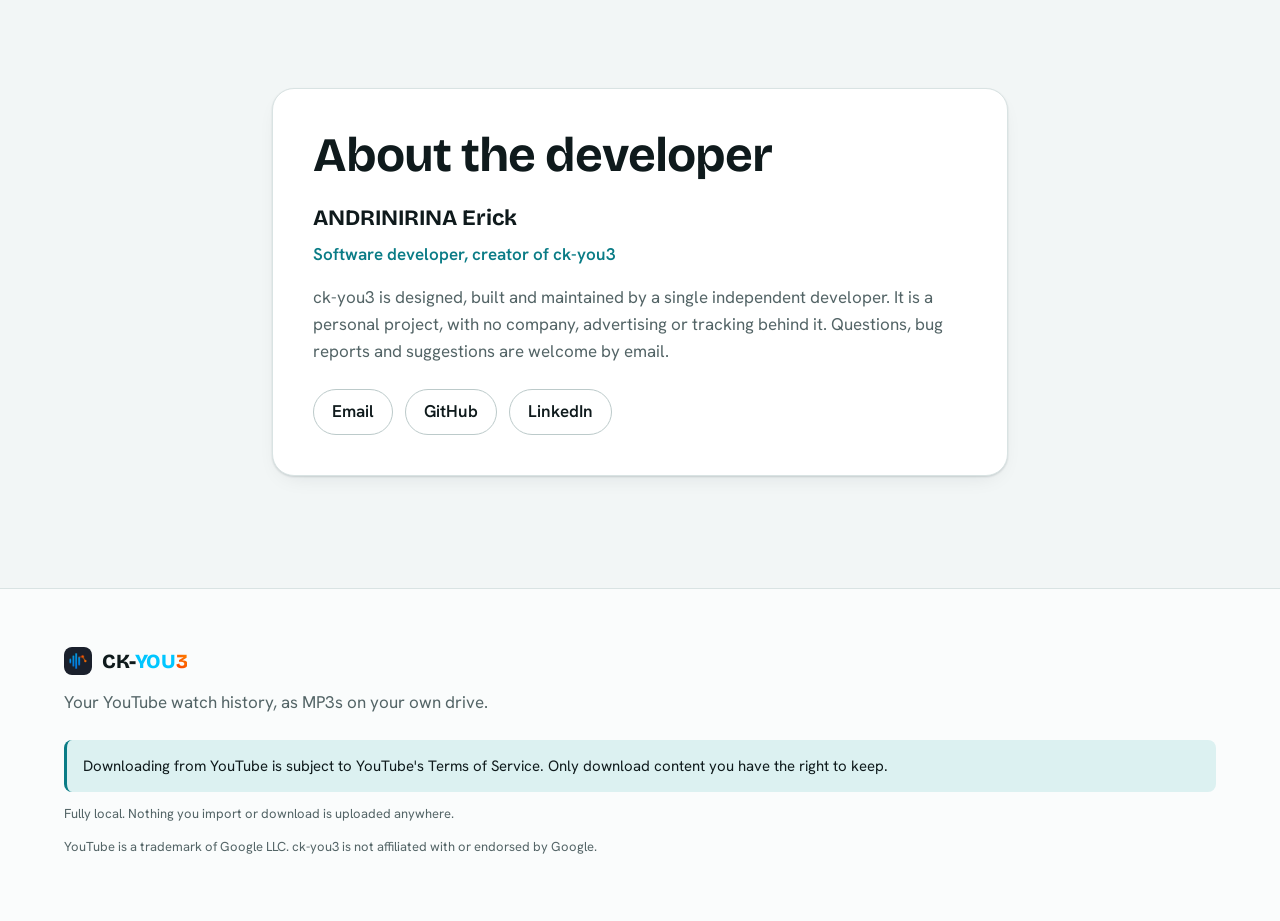
==== commit aeed38f2: "Publish site" ====
--- a/index.html
+++ b/index.html
@@ -142,7 +142,7 @@
               </a>
             </div>
             <p class="hero__version">
-              <a class="version-link" href="changelog/">Current version: v0.3.1</a>
+              <a class="version-link" href="changelog/">Current version: v0.4.0</a>
             </p>
             <p class="hero__requirements">Requires macOS 12 Monterey or later, or Windows 10 or later.</p>
             <p class="hero__note">
@@ -374,7 +374,7 @@
               </a>
             </div>
             <p class="download__version">
-              <a class="version-link" href="changelog/">Current version: v0.3.1</a>
+              <a class="version-link" href="changelog/">Current version: v0.4.0</a>
             </p>
             <p class="download__note">ck-you3 uses yt-dlp and ffmpeg. If either is missing, the app tells you before anything starts and shows how to install it.</p>
             <div id="first-launch" class="firstlaunch">
